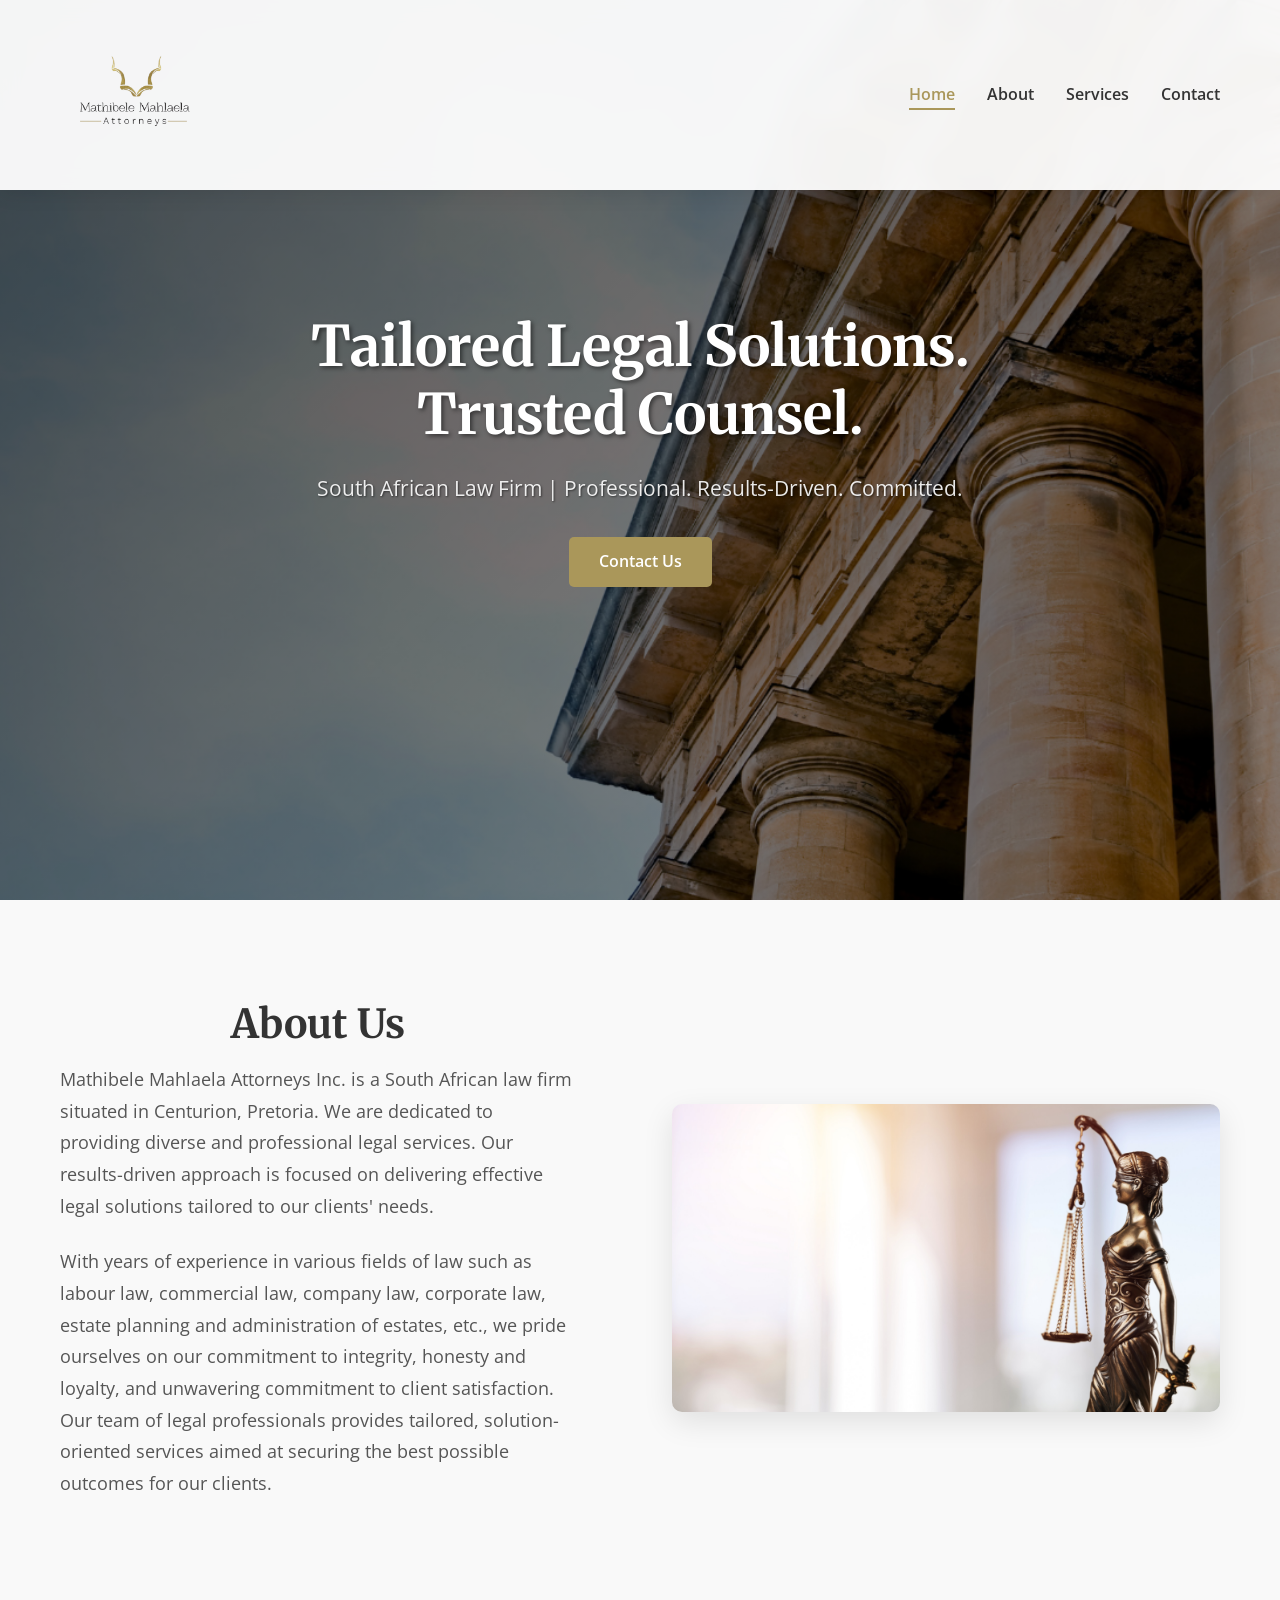
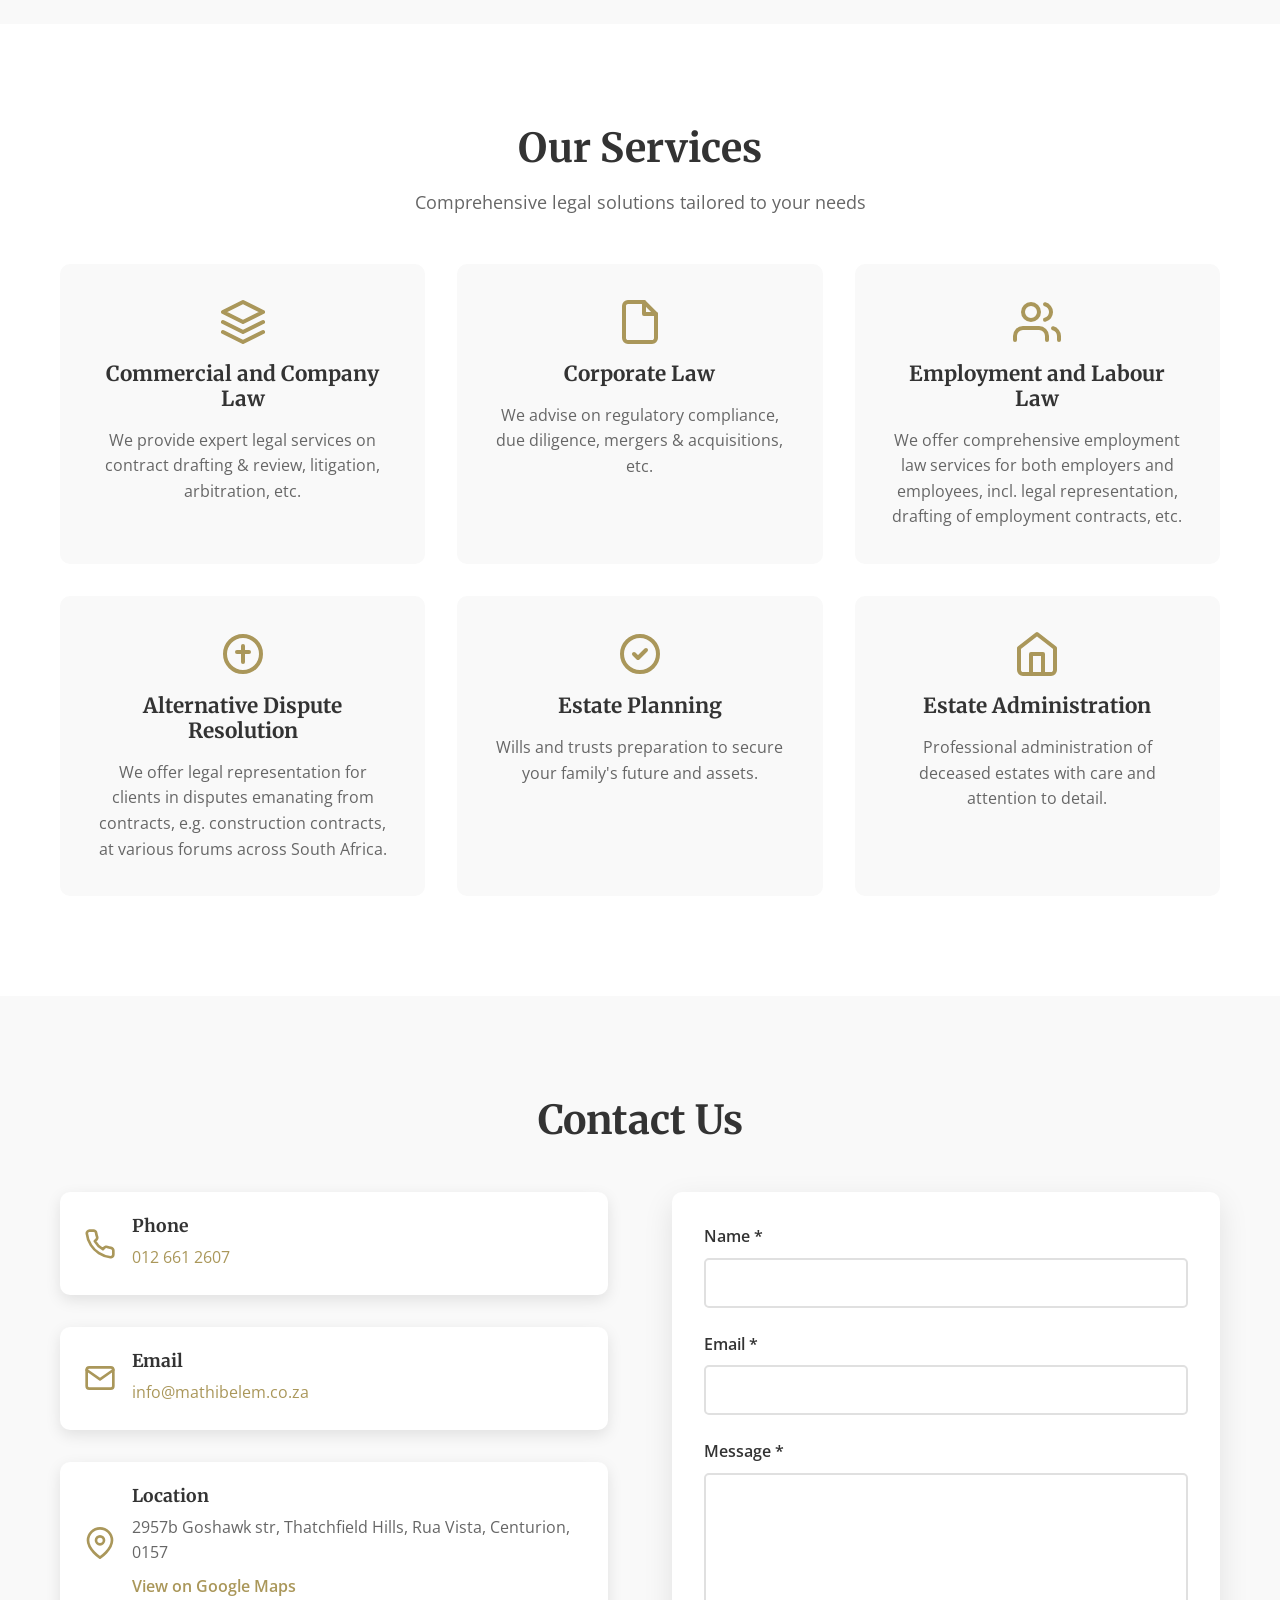
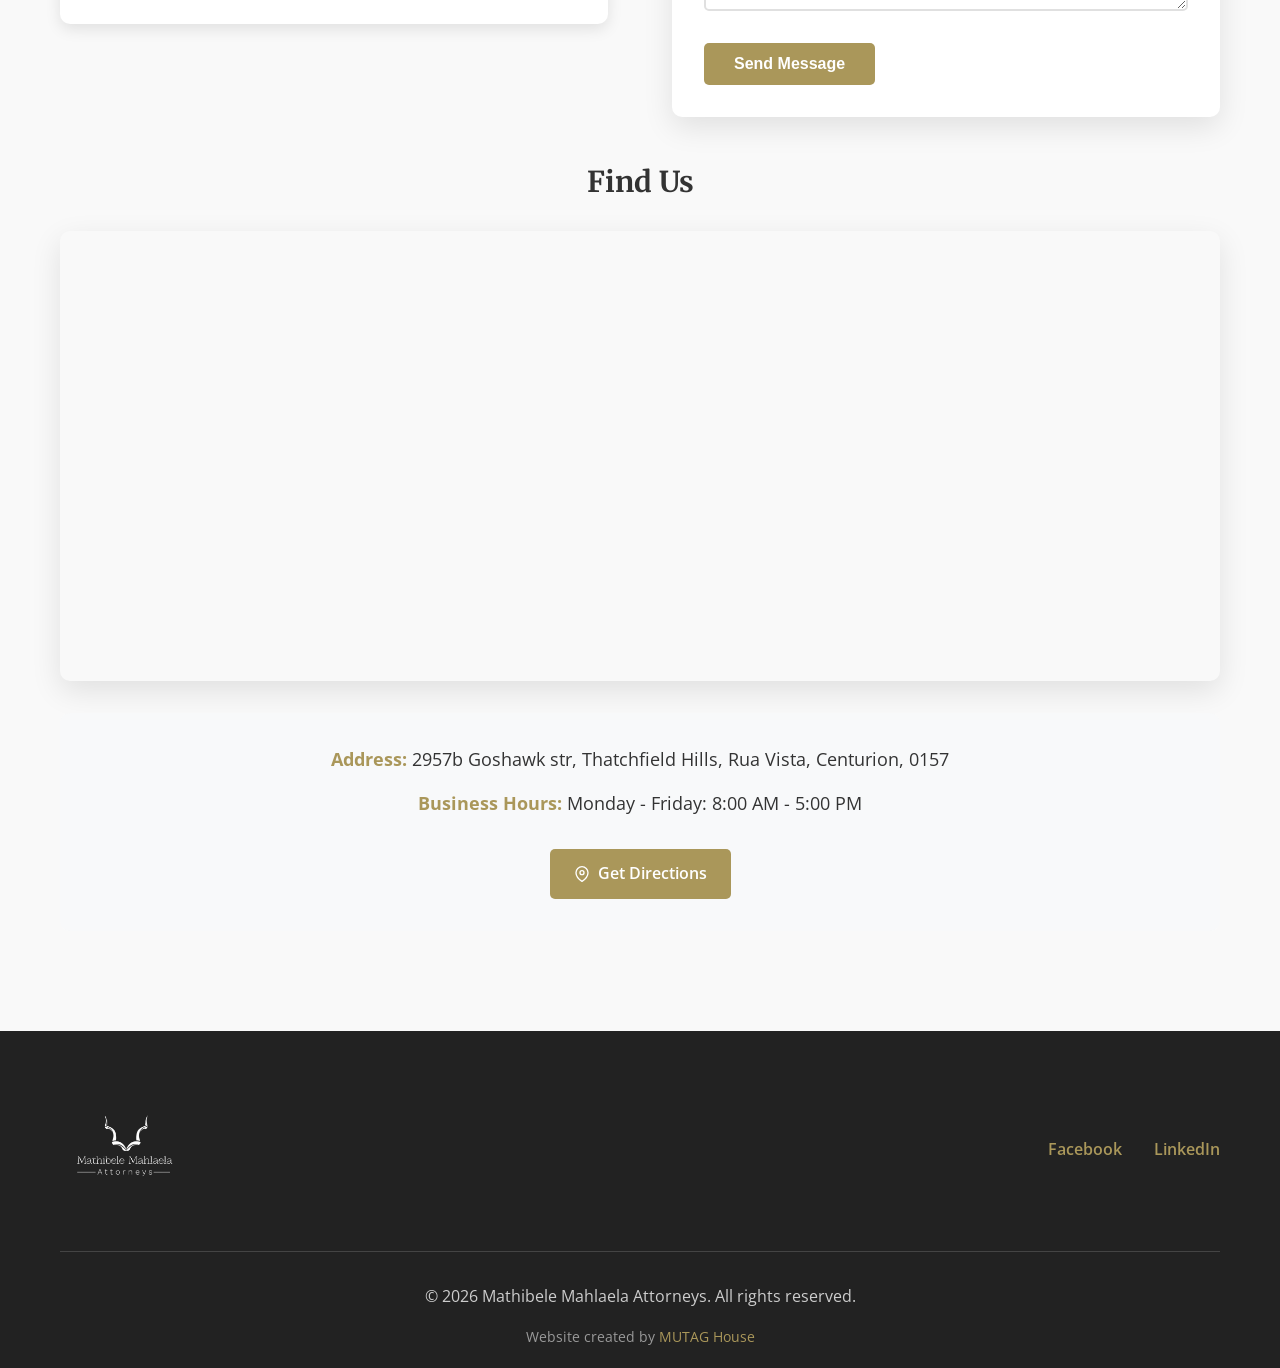
==== index.html @ 5bccf42a "Update website content" ====
<!DOCTYPE html>
<html lang="en">
<head>
    <meta charset="UTF-8">
    <meta name="viewport" content="width=device-width, initial-scale=1.0">
    <meta name="description" content="Mathibele Mahlaela Attorneys - Professional South African law firm providing diverse legal services including commercial law, employment law, and estate planning.">
    <meta name="keywords" content="South African law firm, commercial law, employment law, estate planning, legal services">
    <meta name="author" content="Mathibele Mahlaela Attorneys">
    <title>Mathibele Mahlaela Attorneys - Professional Legal Services</title>
    <!-- Favicon -->
    <link rel="apple-touch-icon" sizes="180x180" href="favicon_io/apple-touch-icon.png">
    <link rel="icon" type="image/png" sizes="32x32" href="favicon_io/favicon-32x32.png">
    <link rel="icon" type="image/png" sizes="16x16" href="favicon_io/favicon-16x16.png">
    <link rel="manifest" href="favicon_io/site.webmanifest">
    <link rel="shortcut icon" href="favicon_io/favicon.ico">
    <link rel="preconnect" href="https://fonts.googleapis.com">
    <link rel="preconnect" href="https://fonts.gstatic.com" crossorigin>
    <link href="https://fonts.googleapis.com/css2?family=Merriweather:wght@300;400;700&family=Open+Sans:wght@300;400;600;700&display=swap" rel="stylesheet">
    <link rel="stylesheet" href="styles.css">
    
    <!-- Structured Data for SEO -->
    <script type="application/ld+json">
    {
        "@context": "https://schema.org",
        "@type": "LegalService",
        "name": "Mathibele Mahlaela Attorneys",
        "description": "Professional South African law firm providing diverse legal services including commercial law, employment law, and estate planning.",
        "url": "https://mathibelemahlaela.co.za",
        "telephone": "+27126612607",
        "email": "info@mathibelem.co.za",
        "address": {
            "@type": "PostalAddress",
            "streetAddress": "2957b Goshawk str, Thatchfield Hills, Rua Vista",
            "addressLocality": "Centurion",
            "addressCountry": "ZA",
            "addressRegion": "Gauteng",
            "postalCode": "0157"
        },
        "geo": {
            "@type": "GeoCoordinates",
            "latitude": -25.8589,
            "longitude": 28.1854
        },
        "openingHours": "Mo-Fr 08:00-17:00",
        "priceRange": "$$",
        "areaServed": "South Africa",
        "serviceType": [
            "Commercial Law",
            "Employment Law", 
            "Estate Planning",
            "Contract Law",
            "Alternative Dispute Resolution"
        ],
        "sameAs": [
            "https://www.facebook.com/p/Mathibele-Mahlaela-Attorneys-61572920746802/",
            "https://www.linkedin.com/company/mathibele-mahlaela-attorneys/posts/?feedView=all"
        ]
    }
    </script>
</head>
<body>
    <!-- Header -->
    <header class="header">
        <div class="container">
            <div class="header-content">
                <div class="logo">
                    <img src="attorneys-logo-no-bg.png" alt="Mathibele Mahlaela Attorneys Logo">
                </div>
                <nav class="nav">
                    <ul class="nav-list">
                        <li><a href="#home" class="nav-link">Home</a></li>
                        <li><a href="#about" class="nav-link">About</a></li>
                        <li><a href="#services" class="nav-link">Services</a></li>
                        <li><a href="#contact" class="nav-link">Contact</a></li>
                    </ul>
                </nav>
                <div class="mobile-menu-toggle">
                    <span></span>
                    <span></span>
                    <span></span>
                </div>
            </div>
        </div>
    </header>

    <!-- Hero Section -->
    <section id="home" class="hero">
        <div class="hero-background">
            <img src="assets/court-pillars.png" alt="Court pillars background">
        </div>
        <div class="container">
            <div class="hero-content">
                <h1 class="hero-title">Tailored Legal Solutions. Trusted Counsel.</h1>
                <p class="hero-subtitle">South African Law Firm | Professional. Results-Driven. Committed.</p>
                <a href="#contact" class="btn btn-primary">Contact Us</a>
            </div>
        </div>
    </section>

    <!-- About Section -->
    <section id="about" class="about">
        <div class="container">
            <div class="about-content">
                <div class="about-text">
                    <h2 class="section-title">About Us</h2>
                    <p class="about-description">
                        Mathibele Mahlaela Attorneys Inc. is a South African law firm situated in Centurion, Pretoria. We are dedicated to providing diverse and professional legal services. Our results-driven approach is focused on delivering effective legal solutions tailored to our clients' needs.
                    </p>
                    <p class="about-description">
                        With years of experience in various fields of law such as labour law, commercial law, company law, corporate law, estate planning and administration of estates, etc., we pride ourselves on our commitment to integrity, honesty and loyalty, and unwavering commitment to client satisfaction. Our team of legal professionals provides tailored, solution-oriented services aimed at securing the best possible outcomes for our clients.
                    </p>
                </div>
                <div class="about-image">
                    <img src="assets/law-woman.png" alt="Professional lawyer">
                </div>
            </div>
        </div>
    </section>

    <!-- Services Section -->
    <section id="services" class="services">
        <div class="container">
            <h2 class="section-title">Our Services</h2>
            <p class="section-subtitle">Comprehensive legal solutions tailored to your needs</p>
            <div class="services-grid">
                <div class="service-card">
                    <div class="service-icon">
                        <svg width="48" height="48" viewBox="0 0 24 24" fill="none" xmlns="http://www.w3.org/2000/svg">
                            <path d="M12 2L2 7L12 12L22 7L12 2Z" stroke="#aa975a" stroke-width="2" stroke-linecap="round" stroke-linejoin="round"/>
                            <path d="M2 17L12 22L22 17" stroke="#aa975a" stroke-width="2" stroke-linecap="round" stroke-linejoin="round"/>
                            <path d="M2 12L12 17L22 12" stroke="#aa975a" stroke-width="2" stroke-linecap="round" stroke-linejoin="round"/>
                        </svg>
                    </div>
                    <h3>Commercial and Company Law</h3>
                    <p>We provide expert legal services on contract drafting &amp; review, litigation, arbitration, etc.</p>
                </div>
                <div class="service-card">
                    <div class="service-icon">
                        <svg width="48" height="48" viewBox="0 0 24 24" fill="none" xmlns="http://www.w3.org/2000/svg">
                            <path d="M14 2H6C5.46957 2 4.96086 2.21071 4.58579 2.58579C4.21071 2.96086 4 3.46957 4 4V20C4 20.5304 4.21071 21.0391 4.58579 21.4142C4.96086 21.7893 5.46957 22 6 22H18C18.5304 22 19.0391 21.7893 19.4142 21.4142C19.7893 21.0391 20 20.5304 20 20V8L14 2Z" stroke="#aa975a" stroke-width="2" stroke-linecap="round" stroke-linejoin="round"/>
                            <path d="M14 2V8H20" stroke="#aa975a" stroke-width="2" stroke-linecap="round" stroke-linejoin="round"/>
                        </svg>
                    </div>
                    <h3>Corporate Law</h3>
                    <p>We advise on regulatory compliance, due diligence, mergers &amp; acquisitions, etc.</p>
                </div>
                <div class="service-card">
                    <div class="service-icon">
                        <svg width="48" height="48" viewBox="0 0 24 24" fill="none" xmlns="http://www.w3.org/2000/svg">
                            <path d="M17 21V19C17 17.9391 16.5786 16.9217 15.8284 16.1716C15.0783 15.4214 14.0609 15 13 15H5C3.93913 15 2.92172 15.4214 2.17157 16.1716C1.42143 16.9217 1 17.9391 1 19V21" stroke="#aa975a" stroke-width="2" stroke-linecap="round" stroke-linejoin="round"/>
                            <circle cx="9" cy="7" r="4" stroke="#aa975a" stroke-width="2"/>
                            <path d="M23 21V19C22.9993 18.1137 22.7044 17.2528 22.1614 16.5523C21.6184 15.8519 20.8581 15.3516 20 15.13" stroke="#aa975a" stroke-width="2" stroke-linecap="round" stroke-linejoin="round"/>
                            <path d="M16 3.13C16.8604 3.35031 17.623 3.85071 18.1676 4.55232C18.7122 5.25392 19.0078 6.11683 19.0078 7.005C19.0078 7.89317 18.7122 8.75608 18.1676 9.45768C17.623 10.1593 16.8604 10.6597 16 10.88" stroke="#aa975a" stroke-width="2" stroke-linecap="round" stroke-linejoin="round"/>
                        </svg>
                    </div>
                    <h3>Employment and Labour Law</h3>
                    <p>We offer comprehensive employment law services for both employers and employees, incl. legal representation, drafting of employment contracts, etc.</p>
                </div>
                <div class="service-card">
                    <div class="service-icon">
                        <svg width="48" height="48" viewBox="0 0 24 24" fill="none" xmlns="http://www.w3.org/2000/svg">
                            <path d="M9 11H15" stroke="#aa975a" stroke-width="2" stroke-linecap="round" stroke-linejoin="round"/>
                            <path d="M12 8V16" stroke="#aa975a" stroke-width="2" stroke-linecap="round" stroke-linejoin="round"/>
                            <path d="M21 12C21 16.9706 16.9706 21 12 21C7.02944 21 3 16.9706 3 12C3 7.02944 7.02944 3 12 3C16.9706 3 21 7.02944 21 12Z" stroke="#aa975a" stroke-width="2"/>
                        </svg>
                    </div>
                    <h3>Alternative Dispute Resolution</h3>
                    <p>We offer legal representation for clients in disputes emanating from contracts, e.g. construction contracts, at various forums across South Africa.</p>
                </div>
                <div class="service-card">
                    <div class="service-icon">
                        <svg width="48" height="48" viewBox="0 0 24 24" fill="none" xmlns="http://www.w3.org/2000/svg">
                            <path d="M9 12L11 14L15 10" stroke="#aa975a" stroke-width="2" stroke-linecap="round" stroke-linejoin="round"/>
                            <path d="M21 12C21 16.9706 16.9706 21 12 21C7.02944 21 3 16.9706 3 12C3 7.02944 7.02944 3 12 3C16.9706 3 21 7.02944 21 12Z" stroke="#aa975a" stroke-width="2"/>
                        </svg>
                    </div>
                    <h3>Estate Planning</h3>
                    <p>Wills and trusts preparation to secure your family's future and assets.</p>
                </div>
                <div class="service-card">
                    <div class="service-icon">
                        <svg width="48" height="48" viewBox="0 0 24 24" fill="none" xmlns="http://www.w3.org/2000/svg">
                            <path d="M3 9L12 2L21 9V20C21 20.5304 20.7893 21.0391 20.4142 21.4142C20.0391 21.7893 19.5304 22 19 22H5C4.46957 22 3.96086 21.7893 3.58579 21.4142C3.21071 21.0391 3 20.5304 3 20V9Z" stroke="#aa975a" stroke-width="2" stroke-linecap="round" stroke-linejoin="round"/>
                            <path d="M9 22V12H15V22" stroke="#aa975a" stroke-width="2" stroke-linecap="round" stroke-linejoin="round"/>
                        </svg>
                    </div>
                    <h3>Estate Administration</h3>
                    <p>Professional administration of deceased estates with care and attention to detail.</p>
                </div>
            </div>
        </div>
    </section>

    <!-- Contact Section -->
    <section id="contact" class="contact">
        <div class="container">
            <h2 class="section-title">Contact Us</h2>
            <div class="contact-content">
                <div class="contact-info">
                    <div class="contact-item">
                        <div class="contact-icon">
                            <svg width="32" height="32" viewBox="0 0 24 24" fill="none" xmlns="http://www.w3.org/2000/svg">
                                <path d="M22 16.92V19.92C22.0011 20.1985 21.9441 20.4742 21.8325 20.7294C21.7209 20.9846 21.5573 21.2136 21.3521 21.4019C21.1469 21.5902 20.9046 21.7335 20.6407 21.8227C20.3769 21.9119 20.0973 21.9454 19.82 21.92C16.7428 21.5856 13.787 20.5341 11.19 18.85C8.77382 17.3146 6.72533 15.2661 5.18999 12.85C3.49997 10.2412 2.44824 7.27099 2.11999 4.18C2.09499 3.90347 2.12787 3.62476 2.21649 3.36162C2.30512 3.09849 2.44756 2.85669 2.63491 2.65189C2.82226 2.44708 3.05019 2.28367 3.30433 2.17189C3.55847 2.06011 3.83321 2.00277 4.10999 2.003H7.10999C7.59522 1.99522 8.06573 2.16708 8.43376 2.48353C8.80178 2.79999 9.04201 3.23945 9.10999 3.72C9.23662 4.68007 9.47144 5.62273 9.80999 6.53C9.94454 6.88792 9.97351 7.27675 9.89381 7.64952C9.81412 8.02229 9.62891 8.36326 9.35999 8.63L8.08999 9.9C9.51364 12.4136 11.5864 14.4864 14.1 15.91L15.37 14.64C15.6367 14.3711 15.9777 14.1859 16.3505 14.1062C16.7233 14.0265 17.1121 14.0555 17.47 14.19C18.3773 14.5286 19.3199 14.7634 20.28 14.89C20.7658 14.9585 21.2094 15.2032 21.5265 15.5775C21.8437 15.9518 22.0122 16.4296 22 16.92Z" stroke="#aa975a" stroke-width="2" stroke-linecap="round" stroke-linejoin="round"/>
                            </svg>
                        </div>
                        <div>
                            <h3>Phone</h3>
                            <p><a href="tel:0126612607">012 661 2607</a></p>
                        </div>
                    </div>
                    <div class="contact-item">
                        <div class="contact-icon">
                            <svg width="32" height="32" viewBox="0 0 24 24" fill="none" xmlns="http://www.w3.org/2000/svg">
                                <path d="M4 4H20C21.1 4 22 4.9 22 6V18C22 19.1 21.1 20 20 20H4C2.9 20 2 19.1 2 18V6C2 4.9 2.9 4 4 4Z" stroke="#aa975a" stroke-width="2" stroke-linecap="round" stroke-linejoin="round"/>
                                <path d="M22 6L12 13L2 6" stroke="#aa975a" stroke-width="2" stroke-linecap="round" stroke-linejoin="round"/>
                            </svg>
                        </div>
                        <div>
                            <h3>Email</h3>
                            <p><a href="mailto:info@mathibelem.co.za">info@mathibelem.co.za</a></p>
                        </div>
                    </div>
                    <div class="contact-item">
                        <div class="contact-icon">
                            <svg width="32" height="32" viewBox="0 0 24 24" fill="none" xmlns="http://www.w3.org/2000/svg">
                                <path d="M21 10C21 17 12 23 12 23S3 17 3 10C3 7.61305 3.94821 5.32387 5.63604 3.63604C7.32387 1.94821 9.61305 1 12 1C14.3869 1 16.6761 1.94821 18.364 3.63604C20.0518 5.32387 21 7.61305 21 10Z" stroke="#aa975a" stroke-width="2" stroke-linecap="round" stroke-linejoin="round"/>
                                <circle cx="12" cy="10" r="3" stroke="#aa975a" stroke-width="2"/>
                            </svg>
                        </div>
                        <div>
                            <h3>Location</h3>
                            <p>2957b Goshawk str, Thatchfield Hills, Rua Vista, Centurion, 0157</p>
                            <a href="https://www.google.com/maps/place/Mathibele+Mahlaela+Attorneys/data=!4m2!3m1!1s0x0:0xe70930fd07077dd?sa=X&ved=1t:2428&ictx=111" target="_blank" rel="noopener noreferrer" class="map-link">View on Google Maps</a>
                        </div>
                    </div>
                </div>
                <div class="contact-form">
                    <form id="contactForm">
                        <div class="form-group">
                            <label for="name">Name *</label>
                            <input type="text" id="name" name="name" required>
                        </div>
                        <div class="form-group">
                            <label for="email">Email *</label>
                            <input type="email" id="email" name="email" required>
                        </div>
                        <div class="form-group">
                            <label for="message">Message *</label>
                            <textarea id="message" name="message" rows="5" required></textarea>
                        </div>
                        <button type="submit" class="btn btn-primary">Send Message</button>
                    </form>
                </div>
            </div>
            
            <!-- Map Section -->
            <div class="map-section">
                <h3 class="map-title">Find Us</h3>
                <div class="map-container">
                    <iframe 
                        src="https://www.google.com/maps/embed?pb=!1m18!1m12!1m3!1d3580.1234567890123!2d28.1854!3d-25.8589!2m3!1f0!2f0!3f0!3m2!1i1024!2i768!4f13.1!3m3!1m2!1s0x0%3A0xe70930fd07077dd!2sMathibele+Mahlaela+Attorneys!5e0!3m2!1sen!2sza!4v1234567890123"
                        width="100%" 
                        height="450" 
                        style="border:0;" 
                        allowfullscreen="" 
                        loading="lazy" 
                        referrerpolicy="no-referrer-when-downgrade"
                        title="Mathibele Mahlaela Attorneys Location"
                        aria-label="Interactive map showing the location of Mathibele Mahlaela Attorneys in Centurion, South Africa">
                    </iframe>
                </div>
                <div class="map-info">
                    <p><strong>Address:</strong> 2957b Goshawk str, Thatchfield Hills, Rua Vista, Centurion, 0157</p>
                    <p><strong>Business Hours:</strong> Monday - Friday: 8:00 AM - 5:00 PM</p>
                    <a href="https://www.google.com/maps/place/Mathibele+Mahlaela+Attorneys/data=!4m2!3m1!1s0x0:0xe70930fd07077dd?sa=X&ved=1t:2428&ictx=111" target="_blank" rel="noopener noreferrer" class="btn btn-primary map-btn">
                        <svg width="16" height="16" viewBox="0 0 24 24" fill="none" xmlns="http://www.w3.org/2000/svg" style="margin-right: 8px;">
                            <path d="M21 10C21 17 12 23 12 23S3 17 3 10C3 7.61305 3.94821 5.32387 5.63604 3.63604C7.32387 1.94821 9.61305 1 12 1C14.3869 1 16.6761 1.94821 18.364 3.63604C20.0518 5.32387 21 7.61305 21 10Z" stroke="currentColor" stroke-width="2" stroke-linecap="round" stroke-linejoin="round"/>
                            <circle cx="12" cy="10" r="3" stroke="currentColor" stroke-width="2"/>
                        </svg>
                        Get Directions
                    </a>
                </div>
            </div>
        </div>
    </section>

    <!-- Footer -->
    <footer class="footer">
        <div class="container">
            <div class="footer-content">
                <div class="footer-logo">
                    <img src="attorneys-logo-no-bg.png" alt="Mathibele Mahlaela Attorneys Logo">
                </div>
                <div class="footer-links">
                    <a href="https://www.facebook.com/p/Mathibele-Mahlaela-Attorneys-61572920746802/" target="_blank" rel="noopener noreferrer" class="social-link">
                        <span>Facebook</span>
                    </a>
                    <a href="https://www.linkedin.com/company/mathibele-mahlaela-attorneys/posts/?feedView=all" target="_blank" rel="noopener noreferrer" class="social-link">
                        <span>LinkedIn</span>
                    </a>
                </div>
            </div>
            <div class="footer-bottom">
                <p>&copy; <span id="currentYear"></span> Mathibele Mahlaela Attorneys. All rights reserved.</p>
                <p class="website-credit">Website created by <a href="https://www.mutag.co.za" target="_blank" rel="noopener noreferrer">MUTAG House</a></p>
            </div>
        </div>
    </footer>

    <script src="script.js"></script>
</body>
</html>
---- styles.css ----
/* Reset and Base Styles */
* {
    margin: 0;
    padding: 0;
    box-sizing: border-box;
}

html {
    scroll-behavior: smooth;
}

body {
    font-family: 'Open Sans', sans-serif;
    line-height: 1.6;
    color: #333;
    background-color: #fff;
}

.container {
    max-width: 1200px;
    margin: 0 auto;
    padding: 0 20px;
}

/* Typography */
h1, h2, h3, h4, h5, h6 {
    font-family: 'Merriweather', serif;
    font-weight: 700;
    line-height: 1.2;
    margin-bottom: 1rem;
}

.section-title {
    font-size: 2.5rem;
    color: #333;
    text-align: center;
    margin-bottom: 1rem;
}

.section-subtitle {
    text-align: center;
    color: #666;
    font-size: 1.1rem;
    margin-bottom: 3rem;
}

/* Buttons */
.btn {
    display: inline-block;
    padding: 12px 30px;
    text-decoration: none;
    border-radius: 5px;
    font-weight: 600;
    text-align: center;
    transition: all 0.3s ease;
    border: none;
    cursor: pointer;
    font-size: 1rem;
}

.btn-primary {
    background-color: #aa975a;
    color: white;
}

.btn-primary:hover {
    background-color: #8a7a4a;
    transform: translateY(-2px);
    box-shadow: 0 4px 12px rgba(170, 151, 90, 0.3);
}

/* Header */
.header {
    position: fixed;
    top: 0;
    left: 0;
    right: 0;
    background-color: rgba(255, 255, 255, 0.95);
    backdrop-filter: blur(10px);
    z-index: 1000;
    transition: all 0.3s ease;
    box-shadow: 0 2px 20px rgba(0, 0, 0, 0.1);
}

.header.scrolled {
    background-color: rgba(255, 255, 255, 0.98);
    box-shadow: 0 2px 30px rgba(0, 0, 0, 0.15);
}

.header-content {
    display: flex;
    justify-content: space-between;
    align-items: center;
    padding: 1rem 0;
}

.logo img {
    height: 150px;
    width: auto;
}

.nav-list {
    display: flex;
    list-style: none;
    gap: 2rem;
}

.nav-link {
    text-decoration: none;
    color: #333;
    font-weight: 600;
    transition: color 0.3s ease;
    position: relative;
}

.nav-link:hover {
    color: #aa975a;
}

.nav-link::after {
    content: '';
    position: absolute;
    bottom: -5px;
    left: 0;
    width: 0;
    height: 2px;
    background-color: #aa975a;
    transition: width 0.3s ease;
}

.nav-link:hover::after {
    width: 100%;
}

.mobile-menu-toggle {
    display: none;
    flex-direction: column;
    cursor: pointer;
    gap: 4px;
}

.mobile-menu-toggle span {
    width: 25px;
    height: 3px;
    background-color: #333;
    transition: all 0.3s ease;
}

/* Hero Section */
.hero {
    position: relative;
    height: 100vh;
    display: flex;
    align-items: center;
    justify-content: center;
    text-align: center;
    color: white;
    overflow: hidden;
}

.hero-background {
    position: absolute;
    top: 0;
    left: 0;
    width: 100%;
    height: 100%;
    z-index: -2;
}

.hero-background img {
    width: 100%;
    height: 100%;
    object-fit: cover;
}

.hero::before {
    content: '';
    position: absolute;
    top: 0;
    left: 0;
    width: 100%;
    height: 100%;
    background: linear-gradient(135deg, rgba(0, 0, 0, 0.7) 0%, rgba(0, 0, 0, 0.4) 100%);
    z-index: -1;
}

.hero-content {
    max-width: 800px;
    padding: 0 20px;
}

.hero-title {
    font-size: 3.5rem;
    margin-bottom: 1.5rem;
    color: white;
    text-shadow: 2px 2px 4px rgba(0, 0, 0, 0.5);
}

.hero-subtitle {
    font-size: 1.3rem;
    margin-bottom: 2rem;
    color: rgba(255, 255, 255, 0.9);
    text-shadow: 1px 1px 2px rgba(0, 0, 0, 0.5);
}

/* About Section */
.about {
    padding: 100px 0;
    background-color: #f9f9f9;
}

.about-content {
    display: grid;
    grid-template-columns: 1fr 1fr;
    gap: 4rem;
    align-items: center;
}

.about-text {
    padding-right: 2rem;
}

.about-description {
    font-size: 1.1rem;
    color: #555;
    margin-bottom: 1.5rem;
    line-height: 1.8;
}

.about-image img {
    width: 100%;
    height: auto;
    border-radius: 10px;
    box-shadow: 0 10px 30px rgba(0, 0, 0, 0.1);
}

/* Services Section */
.services {
    padding: 100px 0;
    background-color: white;
}

.services-grid {
    display: grid;
    grid-template-columns: repeat(auto-fit, minmax(350px, 1fr));
    gap: 2rem;
    margin-top: 3rem;
}

.service-card {
    background-color: #f9f9f9;
    padding: 2rem;
    border-radius: 10px;
    text-align: center;
    transition: all 0.3s ease;
    border: 2px solid transparent;
}

.service-card:hover {
    transform: translateY(-5px);
    box-shadow: 0 15px 35px rgba(0, 0, 0, 0.1);
    border-color: #aa975a;
}

.service-icon {
    margin-bottom: 1rem;
    display: flex;
    justify-content: center;
    align-items: center;
}

.service-icon svg {
    width: 48px;
    height: 48px;
}

.service-card h3 {
    color: #333;
    margin-bottom: 1rem;
    font-size: 1.3rem;
}

.service-card p {
    color: #666;
    line-height: 1.6;
}

/* Contact Section */
.contact {
    padding: 100px 0;
    background-color: #f9f9f9;
}

.contact-content {
    display: grid;
    grid-template-columns: 1fr 1fr;
    gap: 4rem;
    margin-top: 3rem;
}

.contact-info {
    display: flex;
    flex-direction: column;
    gap: 2rem;
}

.contact-item {
    display: flex;
    align-items: center;
    gap: 1rem;
    padding: 1.5rem;
    background-color: white;
    border-radius: 10px;
    box-shadow: 0 5px 15px rgba(0, 0, 0, 0.1);
}

.contact-icon {
    display: flex;
    justify-content: center;
    align-items: center;
    color: #aa975a;
}

.contact-icon svg {
    width: 32px;
    height: 32px;
}

.contact-item h3 {
    color: #333;
    margin-bottom: 0.5rem;
    font-size: 1.1rem;
}

.contact-item p {
    color: #666;
    margin: 0;
}

.contact-item a {
    color: #aa975a;
    text-decoration: none;
    transition: color 0.3s ease;
}

.contact-item a:hover {
    color: #8a7a4a;
}

.map-link {
    display: inline-block;
    color: #aa975a;
    text-decoration: none;
    font-weight: 600;
    margin-top: 0.5rem;
    transition: color 0.3s ease;
}

.map-link:hover {
    color: #8a7a4a;
    text-decoration: underline;
}

/* Contact Form */
.contact-form {
    background-color: white;
    padding: 2rem;
    border-radius: 10px;
    box-shadow: 0 10px 30px rgba(0, 0, 0, 0.1);
}

.form-group {
    margin-bottom: 1.5rem;
}

.form-group label {
    display: block;
    margin-bottom: 0.5rem;
    font-weight: 600;
    color: #333;
}

.form-group input,
.form-group textarea {
    width: 100%;
    padding: 12px;
    border: 2px solid #e0e0e0;
    border-radius: 5px;
    font-size: 1rem;
    transition: border-color 0.3s ease;
    font-family: inherit;
}

.form-group input:focus,
.form-group textarea:focus {
    outline: none;
    border-color: #aa975a;
}

.form-group textarea {
    resize: vertical;
    min-height: 120px;
}

/* Map Section */
.map-section {
    margin-top: 3rem;
    text-align: center;
}

.map-title {
    font-size: 1.8rem;
    color: #333;
    margin-bottom: 2rem;
    font-family: 'Merriweather', serif;
}

.map-container {
    margin-bottom: 2rem;
    border-radius: 10px;
    overflow: hidden;
    box-shadow: 0 10px 30px rgba(0, 0, 0, 0.1);
}

.map-container iframe {
    display: block;
    width: 100%;
    height: 450px;
    border: none;
}

.map-info {
    background-color: #f8f9fa;
    padding: 2rem;
    border-radius: 10px;
    margin-top: 1rem;
}

.map-info p {
    margin-bottom: 1rem;
    color: #333;
    font-size: 1.1rem;
}

.map-info strong {
    color: #aa975a;
}

.map-btn {
    display: inline-flex;
    align-items: center;
    margin-top: 1rem;
    padding: 12px 24px;
    font-size: 1rem;
    font-weight: 600;
}

.map-btn svg {
    margin-right: 8px;
}

/* Footer */
.footer {
    background-color: #222;
    color: white;
    padding: 50px 0 20px;
}

.footer-content {
    display: flex;
    justify-content: space-between;
    align-items: center;
    margin-bottom: 2rem;
}

.footer-logo img {
    height: 130px;
    width: auto;
    filter: brightness(0) invert(1);
}

.footer-links {
    display: flex;
    gap: 2rem;
}

.social-link {
    color: #aa975a;
    text-decoration: none;
    font-weight: 600;
    transition: color 0.3s ease;
}

.social-link:hover {
    color: white;
}

.footer-bottom {
    text-align: center;
    padding-top: 2rem;
    border-top: 1px solid #444;
    color: #ccc;
}

.website-credit {
    margin-top: 1rem;
    font-size: 0.9rem;
    color: #999;
}

.website-credit a {
    color: #aa975a;
    text-decoration: none;
    transition: color 0.3s ease;
}

.website-credit a:hover {
    color: white;
}

/* Responsive Design */
@media (max-width: 768px) {
    .container {
        padding: 0 15px;
    }

    .nav-list {
        display: none;
    }

    .mobile-menu-toggle {
        display: flex;
    }

    .hero-title {
        font-size: 2.5rem;
    }

    .hero-subtitle {
        font-size: 1.1rem;
    }

    .about-content {
        grid-template-columns: 1fr;
        gap: 2rem;
    }

    .about-text {
        padding-right: 0;
    }

    .services-grid {
        grid-template-columns: 1fr;
    }

    .contact-content {
        grid-template-columns: 1fr;
        gap: 2rem;
    }

    .map-container iframe {
        height: 350px;
    }

    .map-info {
        padding: 1.5rem;
    }

    .footer-content {
        flex-direction: column;
        gap: 1rem;
        text-align: center;
    }

    .footer-links {
        justify-content: center;
    }
}

@media (max-width: 480px) {
    .hero-title {
        font-size: 2rem;
    }

    .section-title {
        font-size: 2rem;
    }

    .service-card {
        padding: 1.5rem;
    }

    .map-container iframe {
        height: 300px;
    }

    .map-info {
        padding: 1rem;
    }

    .map-info p {
        font-size: 1rem;
    }

    .contact-item {
        flex-direction: column;
        text-align: center;
    }
}

/* Animations */
@keyframes fadeInUp {
    from {
        opacity: 0;
        transform: translateY(30px);
    }
    to {
        opacity: 1;
        transform: translateY(0);
    }
}

.fade-in-up {
    animation: fadeInUp 0.6s ease-out;
}

/* Smooth transitions for all interactive elements */
a, button, .service-card, .contact-item {
    transition: all 0.3s ease;
}

/* Loading animation for form submission */
.btn.loading {
    position: relative;
    color: transparent;
}

.btn.loading::after {
    content: '';
    position: absolute;
    top: 50%;
    left: 50%;
    width: 20px;
    height: 20px;
    margin: -10px 0 0 -10px;
    border: 2px solid transparent;
    border-top: 2px solid white;
    border-radius: 50%;
    animation: spin 1s linear infinite;
}

@keyframes spin {
    0% { transform: rotate(0deg); }
    100% { transform: rotate(360deg); }
}
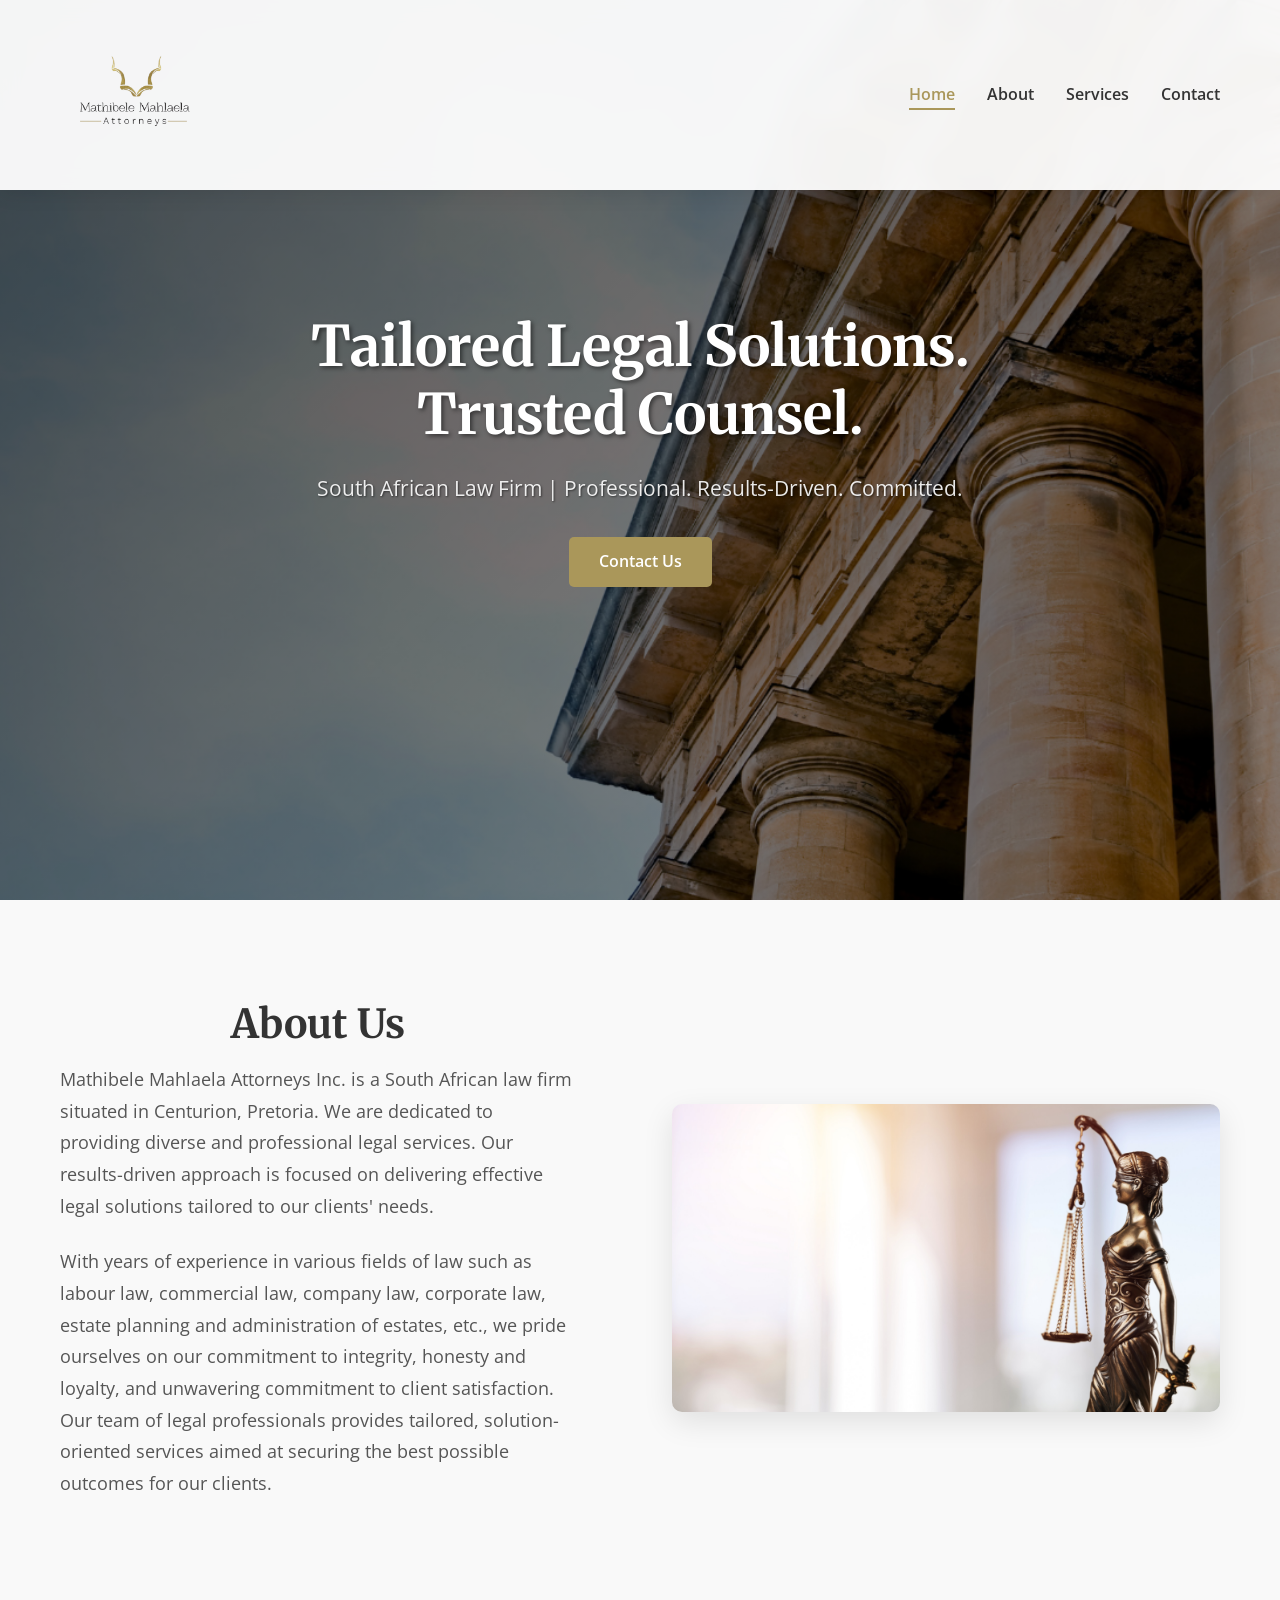
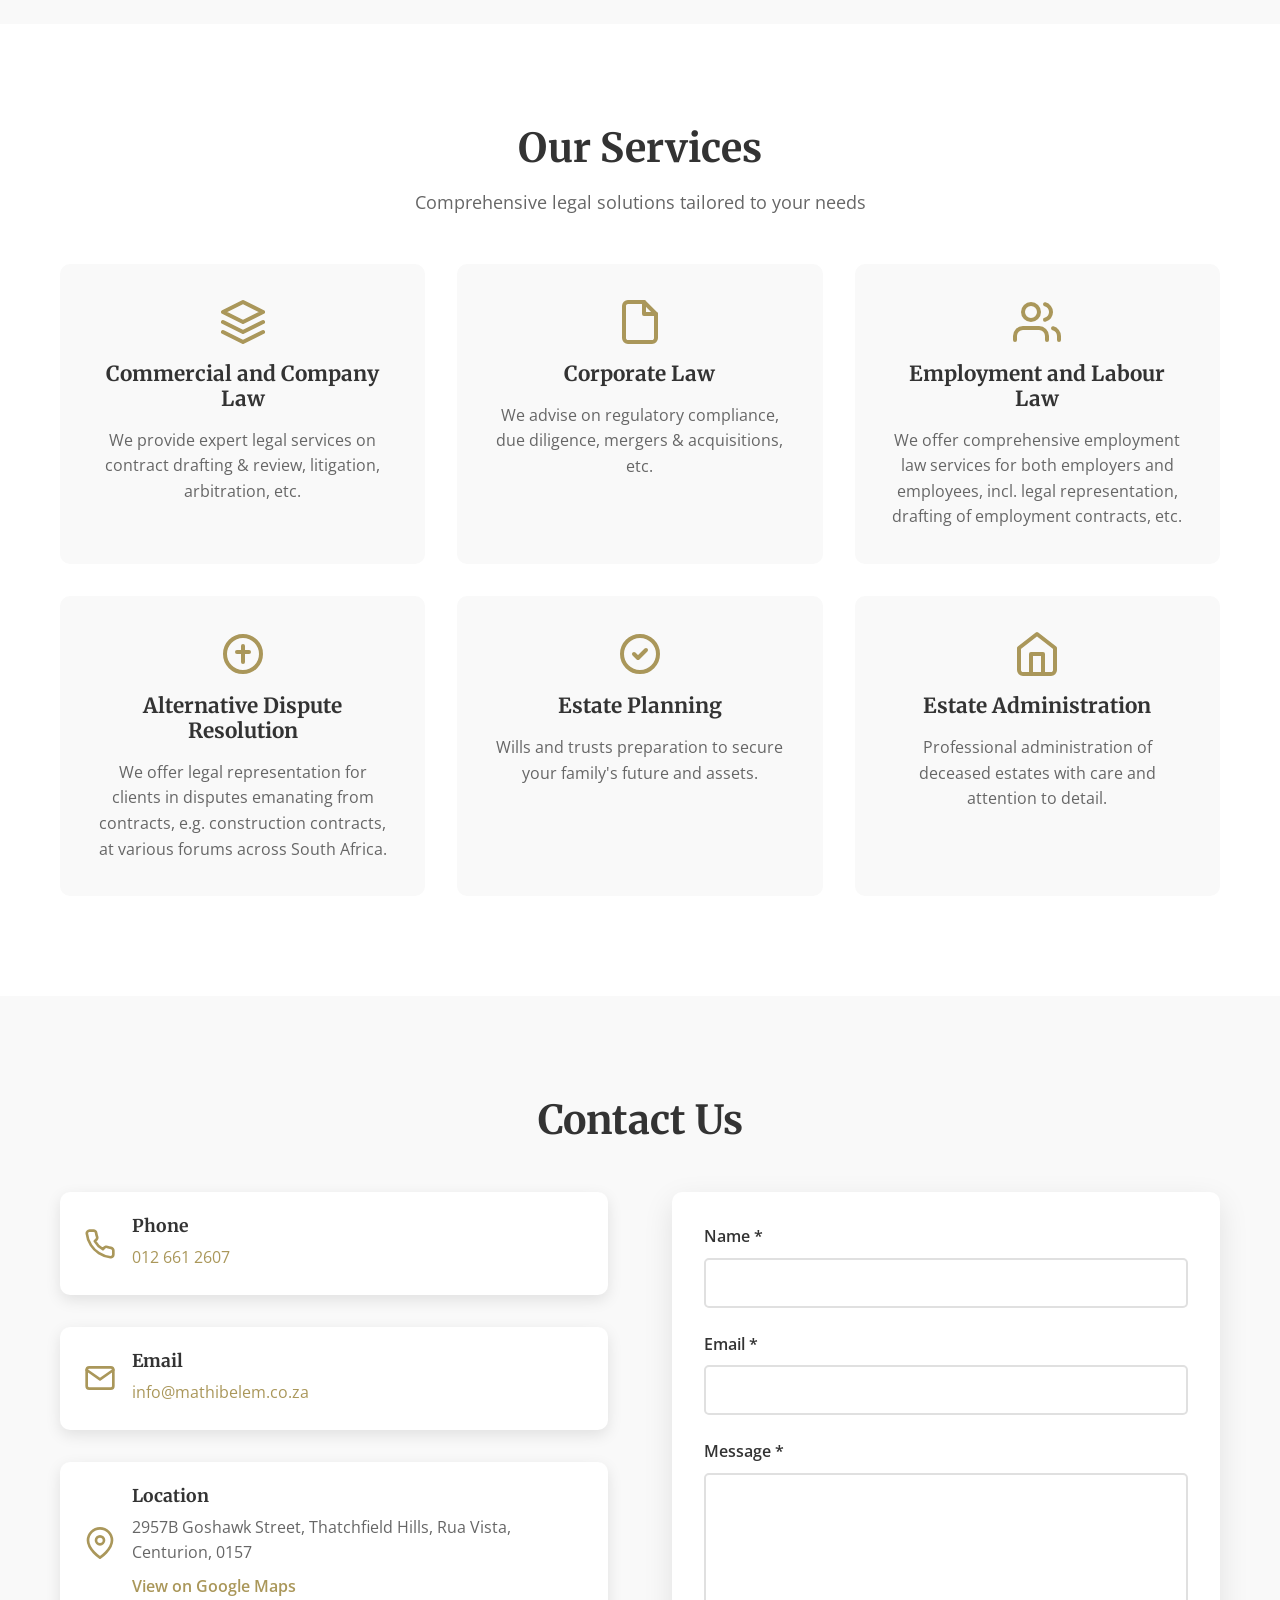
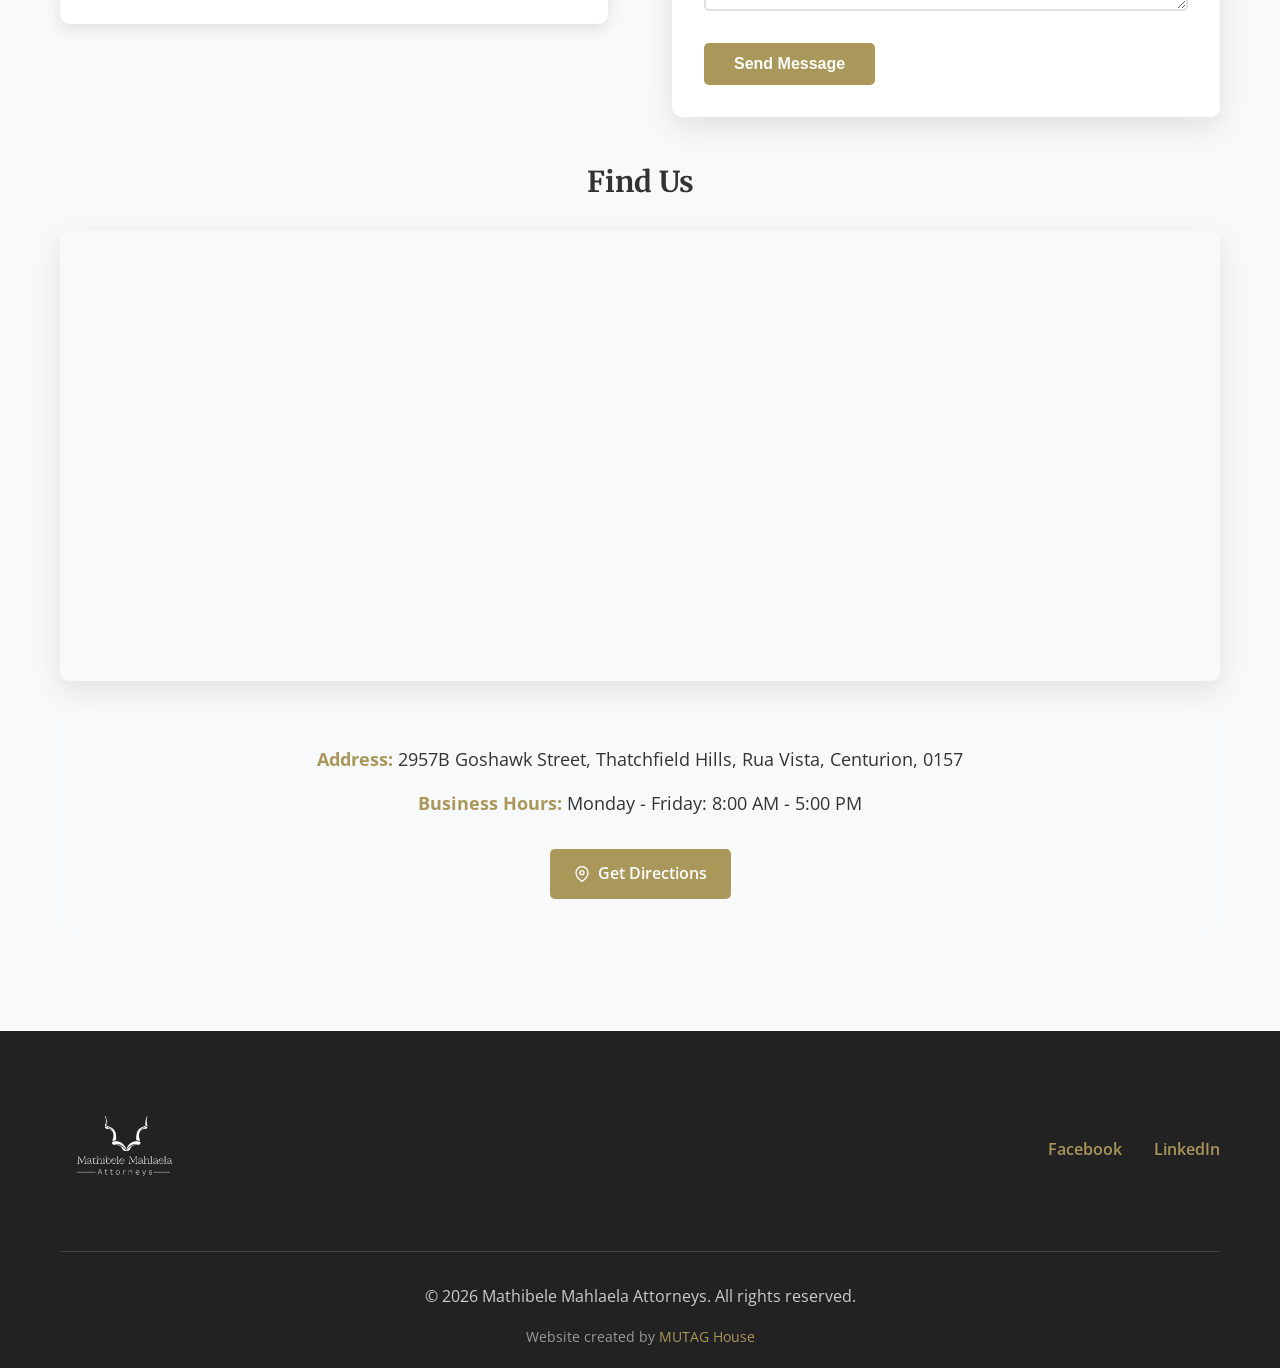
==== commit 501801d9: "Update website content" ====
--- a/index.html
+++ b/index.html
@@ -30,7 +30,7 @@
         "email": "info@mathibelem.co.za",
         "address": {
             "@type": "PostalAddress",
-            "streetAddress": "2957b Goshawk str, Thatchfield Hills, Rua Vista",
+            "streetAddress": "2957B Goshawk Street, Thatchfield Hills, Rua Vista",
             "addressLocality": "Centurion",
             "addressCountry": "ZA",
             "addressRegion": "Gauteng",
@@ -229,7 +229,7 @@
                         </div>
                         <div>
                             <h3>Location</h3>
-                            <p>2957b Goshawk str, Thatchfield Hills, Rua Vista, Centurion, 0157</p>
+                            <p>2957B Goshawk Street, Thatchfield Hills, Rua Vista, Centurion, 0157</p>
                             <a href="https://www.google.com/maps/place/Mathibele+Mahlaela+Attorneys/data=!4m2!3m1!1s0x0:0xe70930fd07077dd?sa=X&ved=1t:2428&ictx=111" target="_blank" rel="noopener noreferrer" class="map-link">View on Google Maps</a>
                         </div>
                     </div>
@@ -270,7 +270,7 @@
                     </iframe>
                 </div>
                 <div class="map-info">
-                    <p><strong>Address:</strong> 2957b Goshawk str, Thatchfield Hills, Rua Vista, Centurion, 0157</p>
+                    <p><strong>Address:</strong> 2957B Goshawk Street, Thatchfield Hills, Rua Vista, Centurion, 0157</p>
                     <p><strong>Business Hours:</strong> Monday - Friday: 8:00 AM - 5:00 PM</p>
                     <a href="https://www.google.com/maps/place/Mathibele+Mahlaela+Attorneys/data=!4m2!3m1!1s0x0:0xe70930fd07077dd?sa=X&ved=1t:2428&ictx=111" target="_blank" rel="noopener noreferrer" class="btn btn-primary map-btn">
                         <svg width="16" height="16" viewBox="0 0 24 24" fill="none" xmlns="http://www.w3.org/2000/svg" style="margin-right: 8px;">
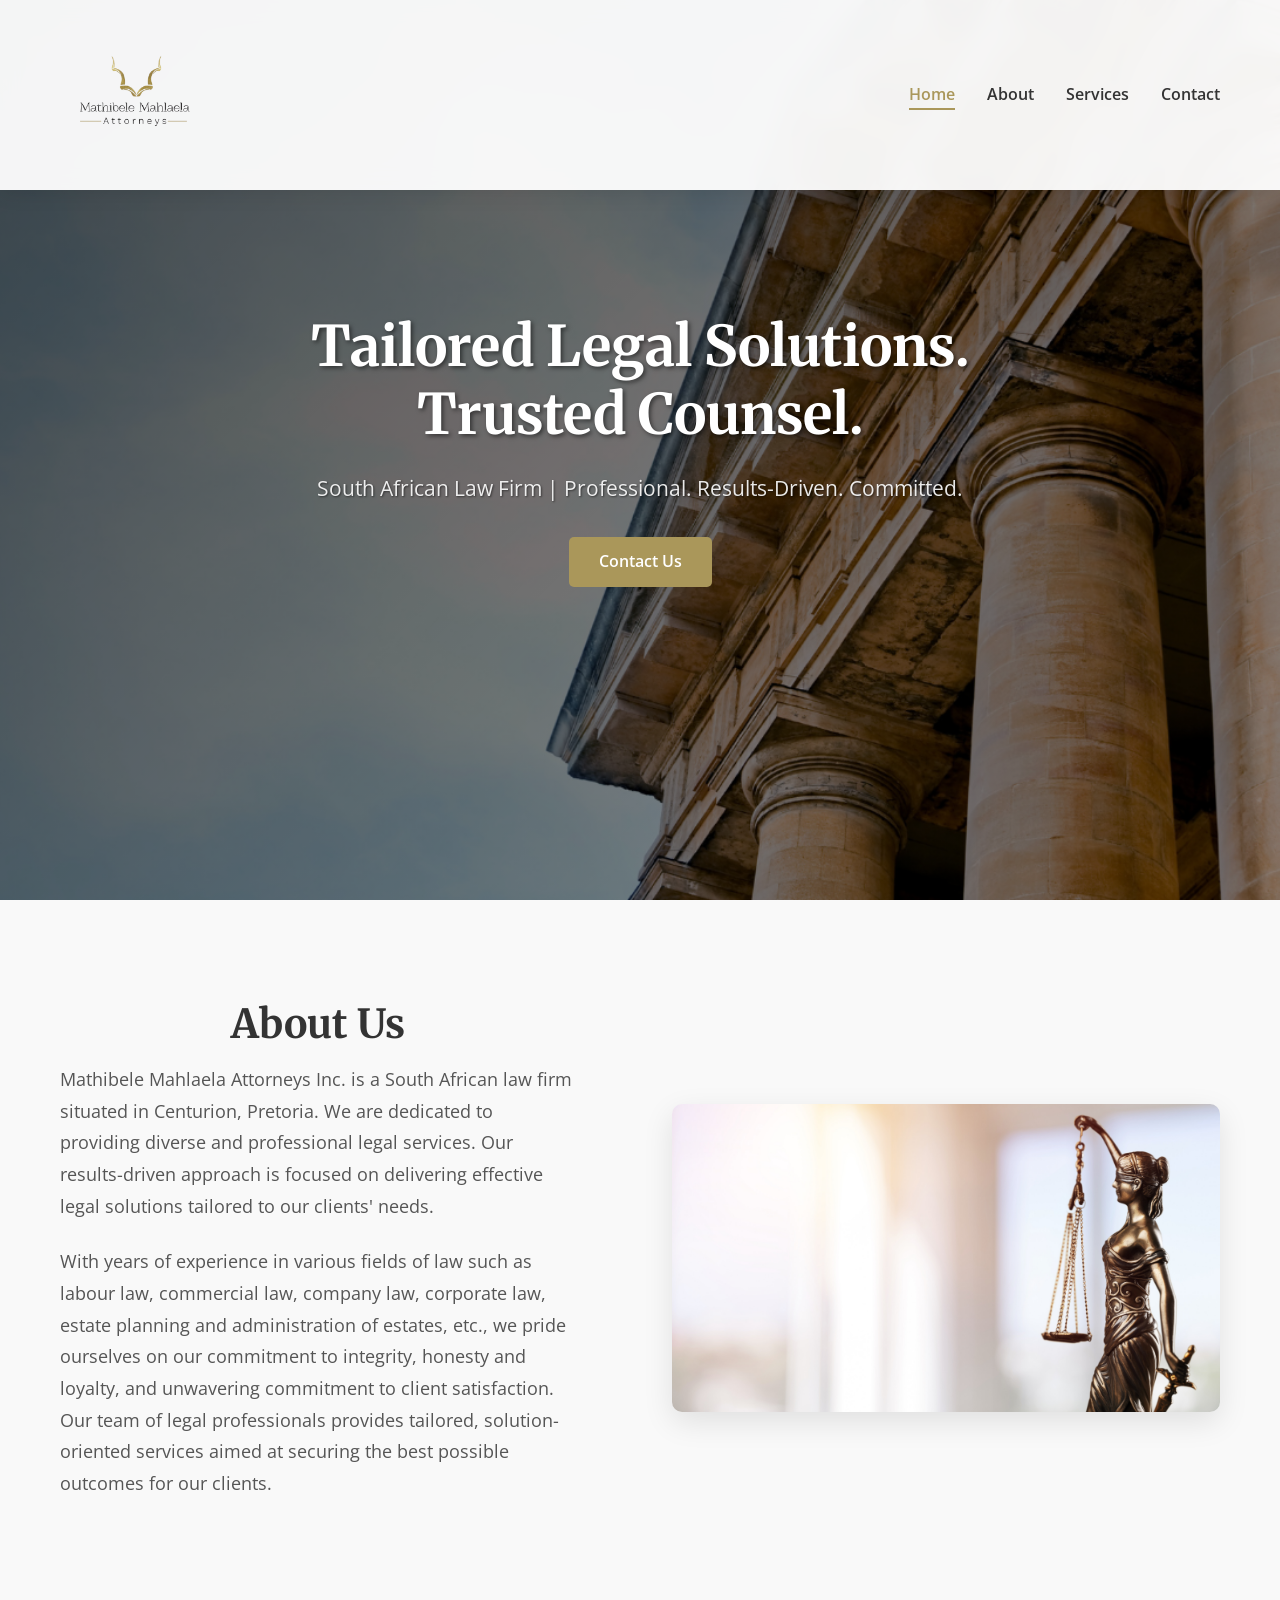
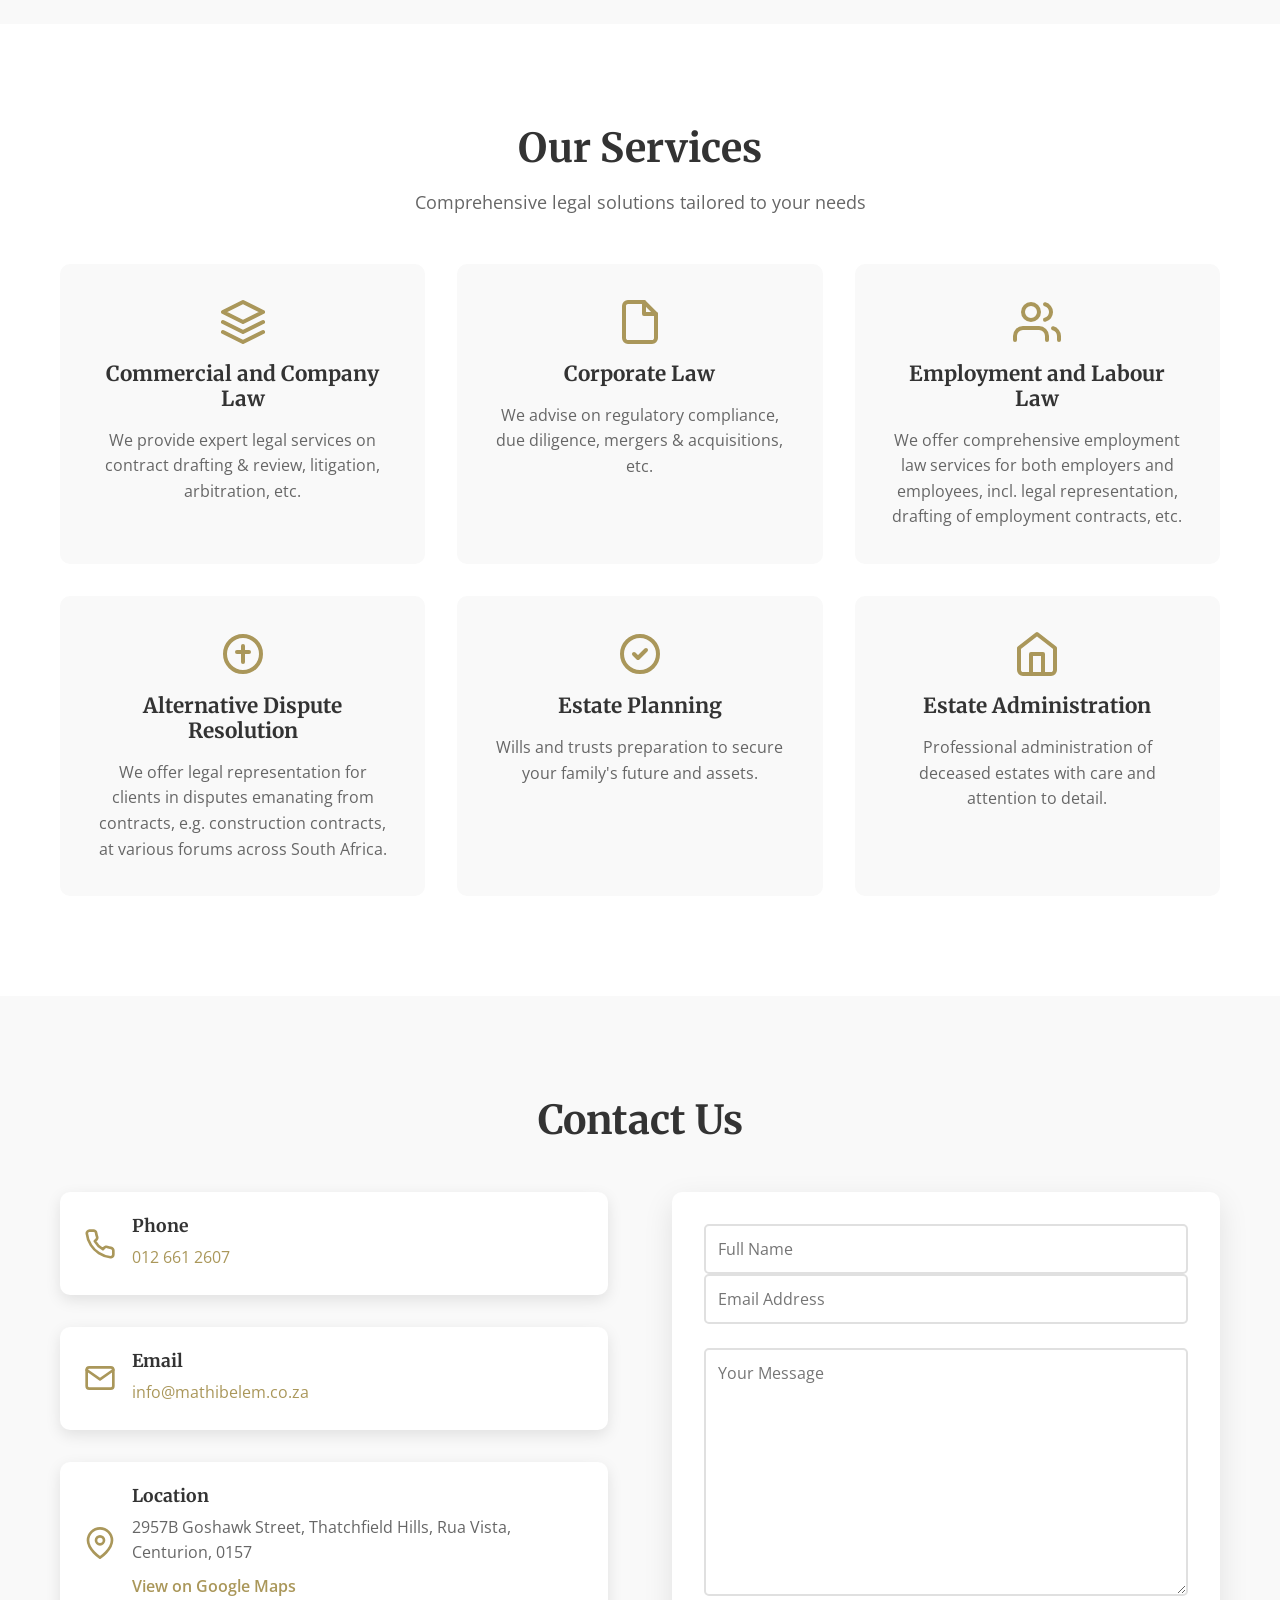
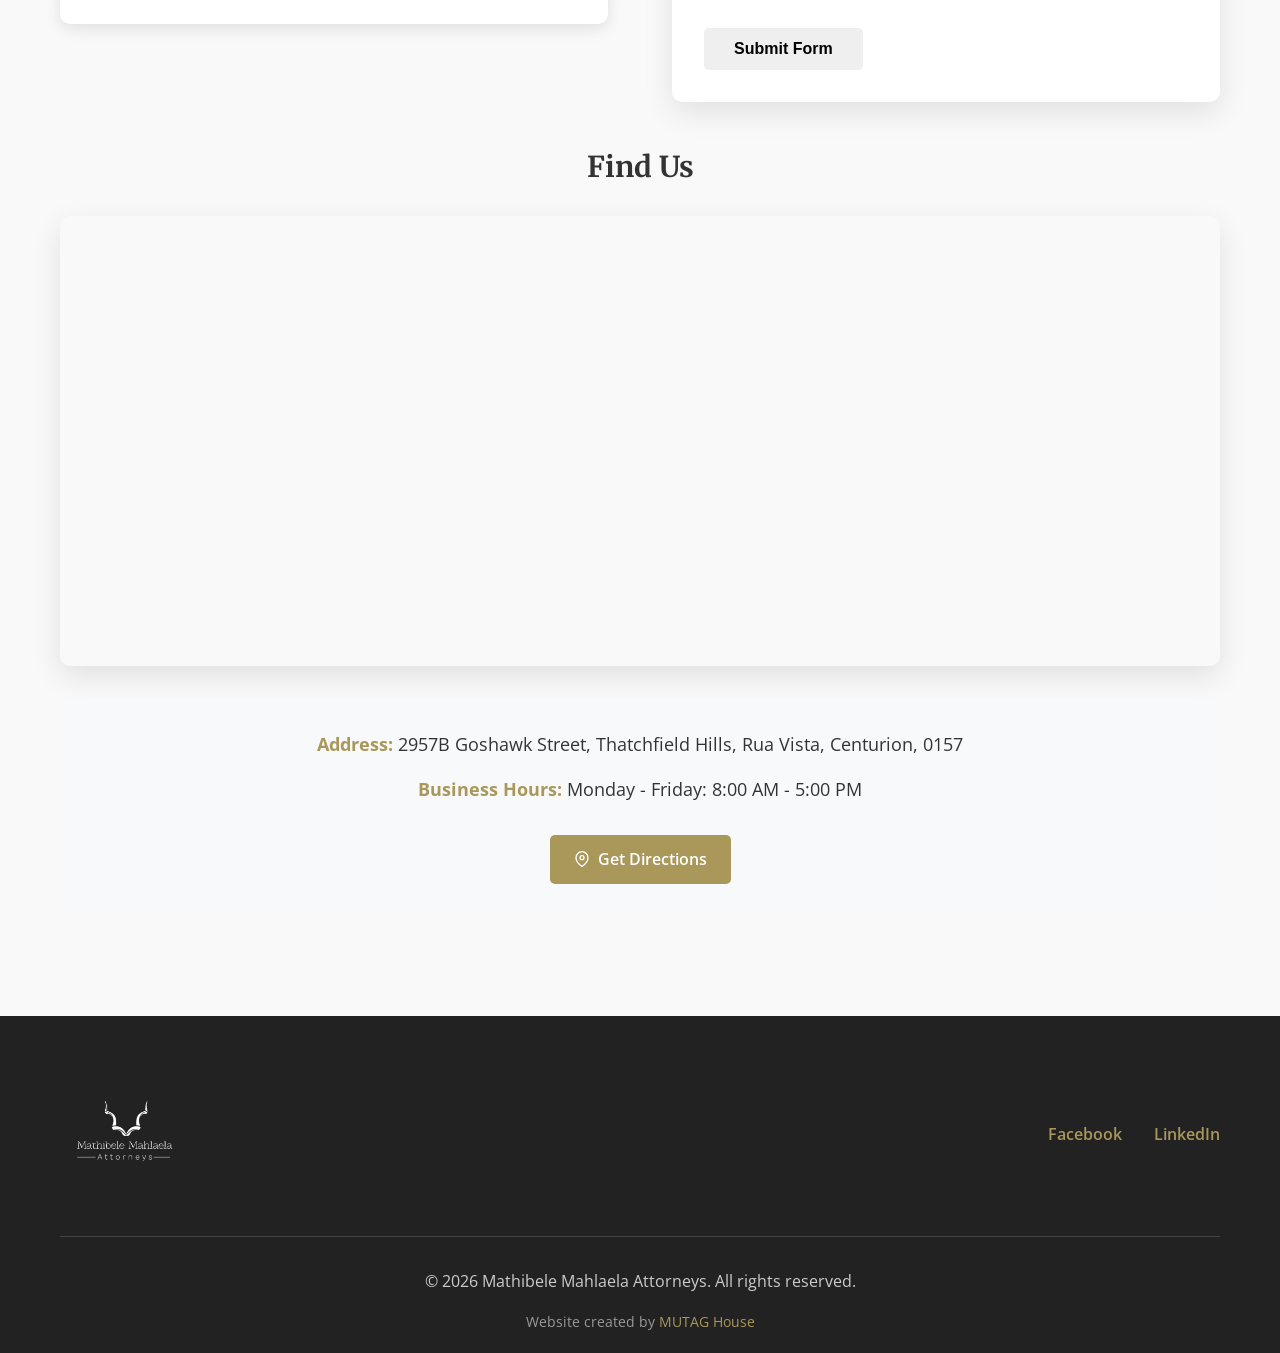
==== commit f83455bd: "Update website content" ====
--- a/index.html
+++ b/index.html
@@ -235,21 +235,69 @@
                     </div>
                 </div>
                 <div class="contact-form">
-                    <form id="contactForm">
+                    <!-- replaced contact form start -->
+                    <form id="contact-form" action="https://formsubmit.co/079080dc1eb622913dd0fd0fec2b5a47" method="POST">
+                        <!-- Prevent captcha -->
+                        <input type="hidden" name="_captcha" value="false">
+
                         <div class="form-group">
-                            <label for="name">Name *</label>
-                            <input type="text" id="name" name="name" required>
-                        </div>
+                            <div class="form-row">
+                                <div class="col">
+                                    <input type="text" name="name" class="form-control" placeholder="Full Name" required>
+                                </div>
+                                <div class="col">
+                                    <input type="email" name="email" class="form-control" placeholder="Email Address" required>
+                                </div>
+                            </div>
+                        </div>
+
                         <div class="form-group">
-                            <label for="email">Email *</label>
-                            <input type="email" id="email" name="email" required>
-                        </div>
-                        <div class="form-group">
-                            <label for="message">Message *</label>
-                            <textarea id="message" name="message" rows="5" required></textarea>
-                        </div>
-                        <button type="submit" class="btn btn-primary">Send Message</button>
+                            <textarea placeholder="Your Message" class="form-control" name="message" rows="10" required></textarea>
+                        </div>
+
+                        <button type="submit" class="btn btn-lg btn-dark btn-block">Submit Form</button>
                     </form>
+
+                    <!-- Success/Error Messages -->
+                    <div id="form-message" style="display:none; margin-top:15px;"></div>
+
+                    <script>
+                        (function() {
+                            const form = document.getElementById("contact-form");
+                            const messageBox = document.getElementById("form-message");
+
+                            form.addEventListener("submit", async function(event) {
+                                event.preventDefault(); // Stop default redirect
+
+                                const formData = new FormData(form);
+
+                                try {
+                                    const response = await fetch(form.action, {
+                                        method: "POST",
+                                        body: formData,
+                                    });
+
+                                    if (response.ok) {
+                                        messageBox.style.display = "block";
+                                        messageBox.style.color = "green";
+                                        messageBox.innerHTML = "✅ Thank you! Your message has been sent.";
+                                        form.reset();
+
+                                        setTimeout(() => {
+                                            messageBox.style.display = "none";
+                                        }, 10000); // hide after 10s
+                                    } else {
+                                        throw new Error("Form submission failed.");
+                                    }
+                                } catch (error) {
+                                    messageBox.style.display = "block";
+                                    messageBox.style.color = "red";
+                                    messageBox.innerHTML = '⚠️ Oops! Something went wrong. Please try again or email us at <a href="mailto:info@mathibelem.co.za">info@mathibelem.co.za</a>';
+                                }
+                            });
+                        })();
+                    </script>
+                    <!-- replaced contact form end -->
                 </div>
             </div>
             
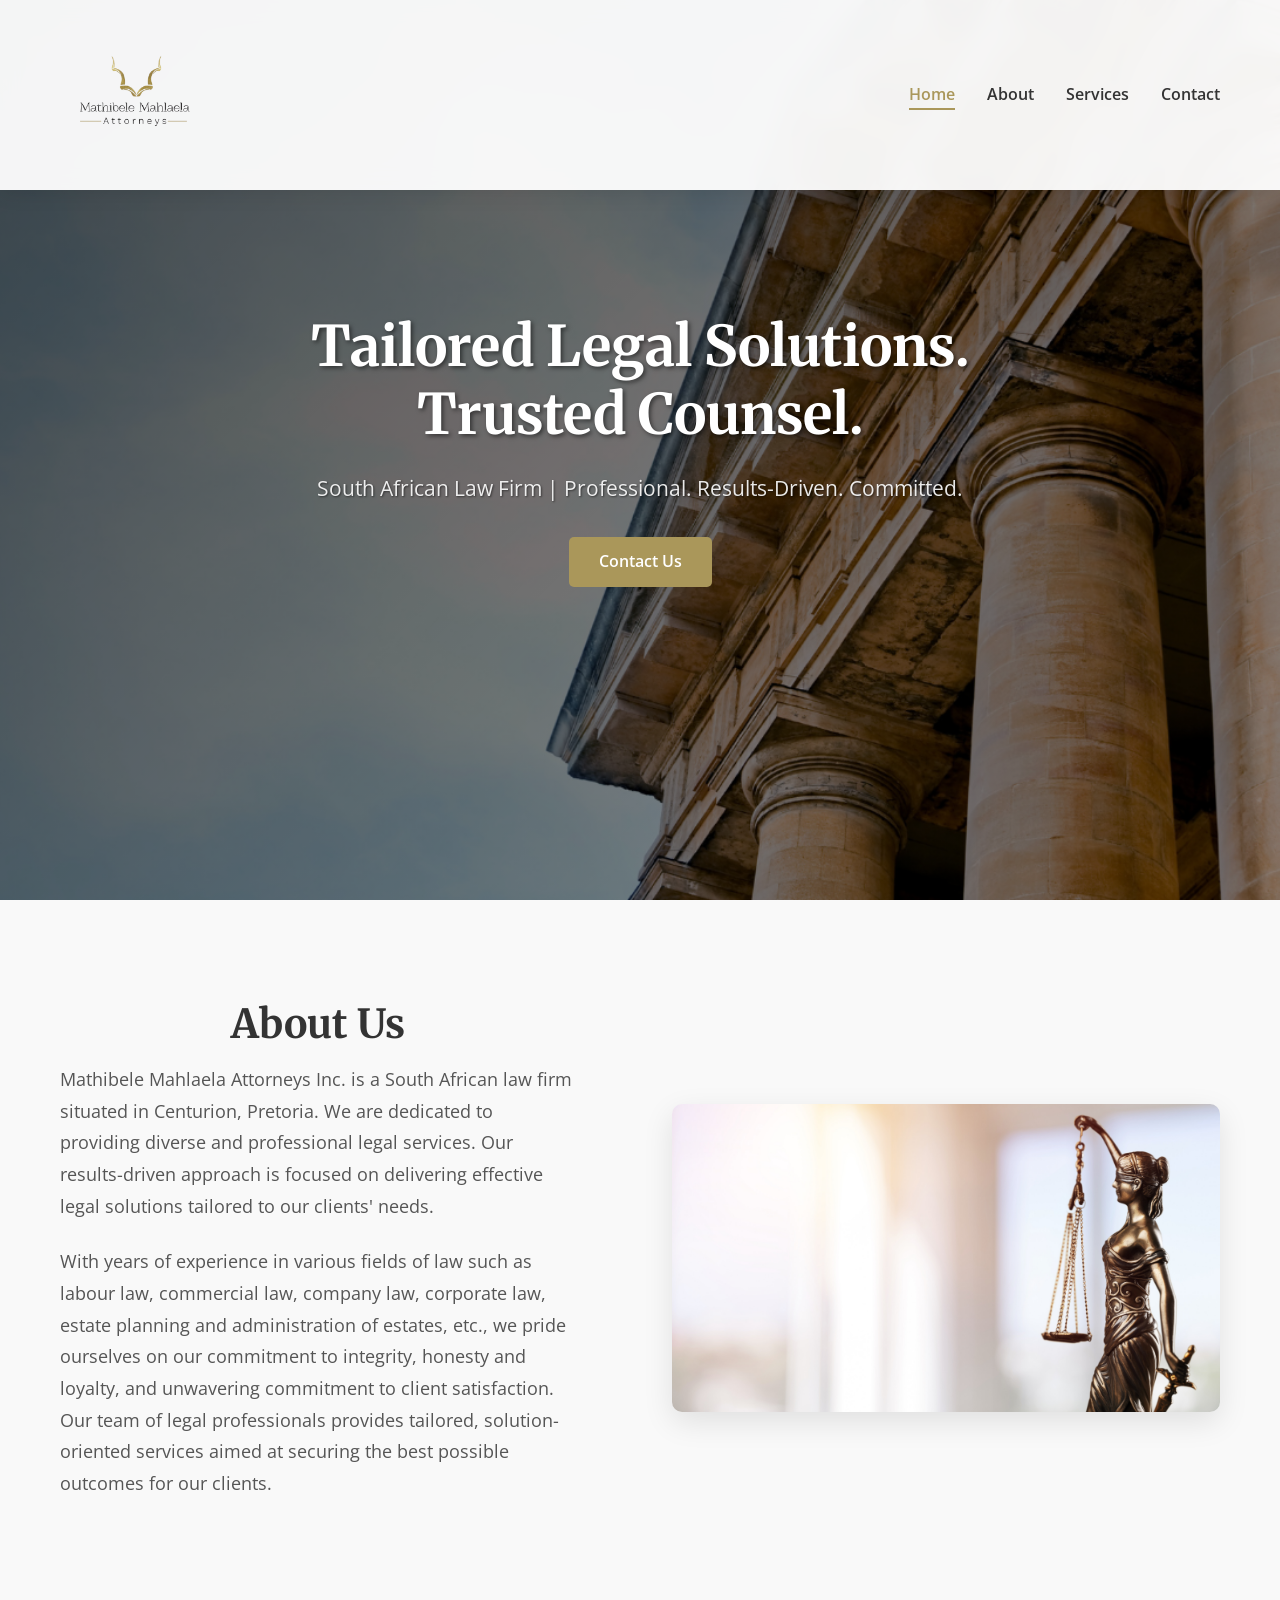
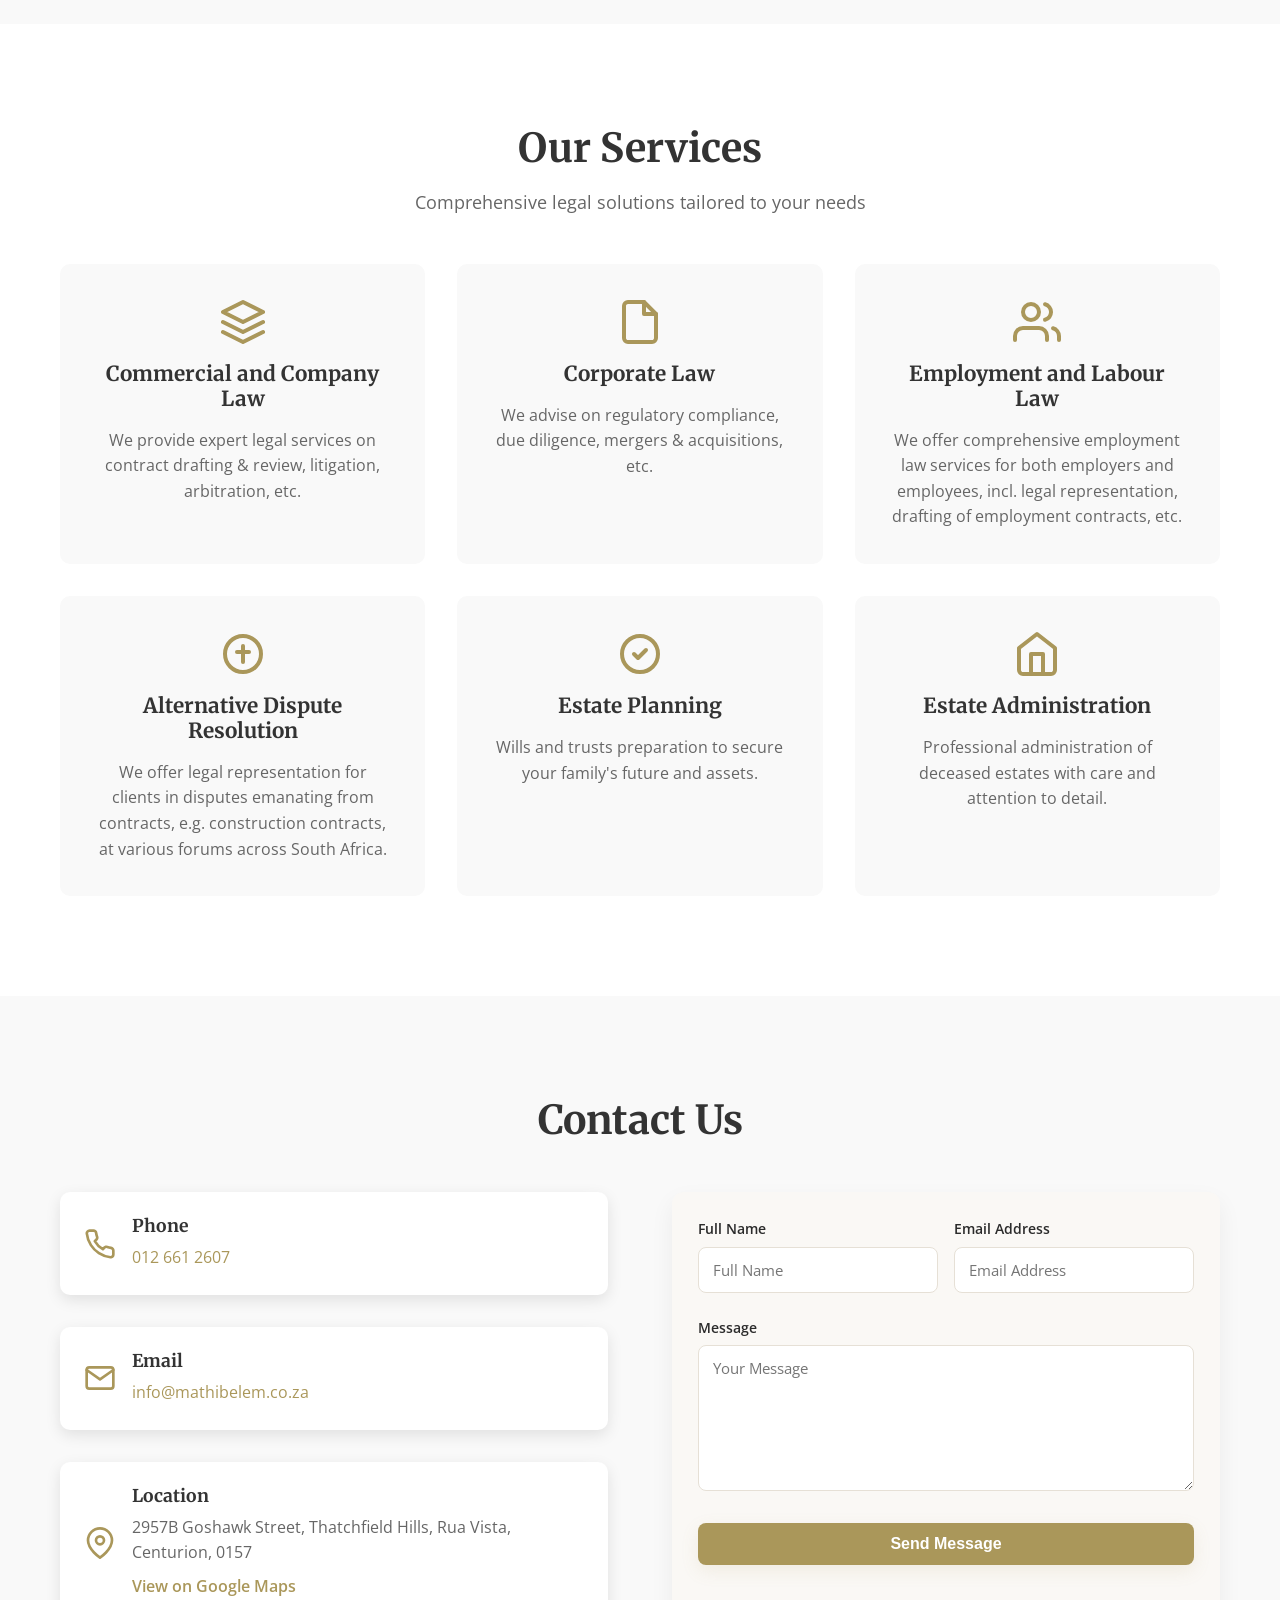
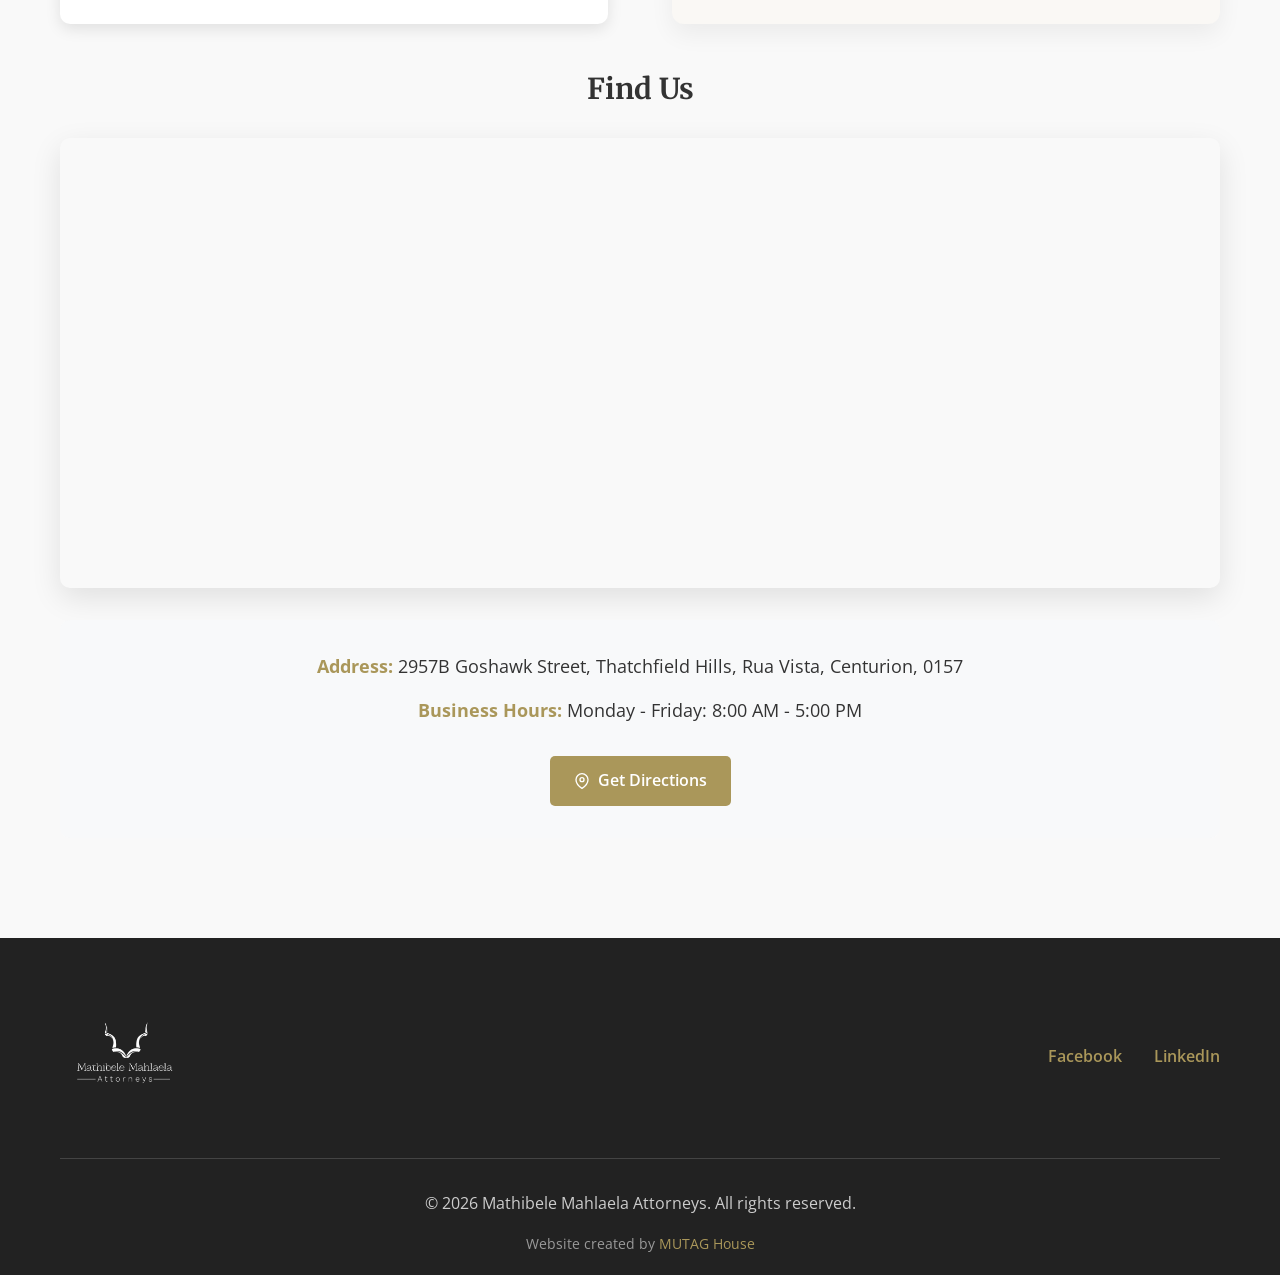
==== commit 8c0fc133: "Update website content" ====
--- a/index.html
+++ b/index.html
@@ -17,6 +17,66 @@
     <link rel="preconnect" href="https://fonts.gstatic.com" crossorigin>
     <link href="https://fonts.googleapis.com/css2?family=Merriweather:wght@300;400;700&family=Open+Sans:wght@300;400;600;700&display=swap" rel="stylesheet">
     <link rel="stylesheet" href="styles.css">
+    
+    <!-- form styles: match site palette, spacing and typography -->
+	<style>
+		.contact-form {
+			background: #faf8f5;
+			padding: 26px;
+			border-radius: 12px;
+			box-shadow: 0 10px 24px rgba(0,0,0,0.06);
+			font-family: 'Open Sans', sans-serif;
+		}
+		.contact-form .form-row {
+			display: flex;
+			gap: 16px;
+			margin-bottom: 14px;
+		}
+		.contact-form .col { flex: 1; min-width: 0; }
+		.contact-form label {
+			display: block;
+			font-weight: 600;
+			margin-bottom: 6px;
+			color: #2b2b2b;
+			font-size: 14px;
+		}
+		.contact-form .form-control {
+			width: 100%;
+			padding: 12px 14px;
+			border: 1px solid #e6e0d6;
+			border-radius: 8px;
+			font-size: 15px;
+			color: #222;
+			background: #fff;
+			box-shadow: inset 0 1px 0 rgba(255,255,255,0.6);
+			outline: none;
+			transition: border-color .15s ease, box-shadow .15s ease;
+		}
+		.contact-form .form-control:focus {
+			border-color: #aa975a;
+			box-shadow: 0 0 0 4px rgba(170,151,90,0.08);
+		}
+		.contact-form textarea.form-control { min-height: 140px; resize: vertical; }
+		.contact-form .btn-primary {
+			background: #aa975a;
+			border-color: #aa975a;
+			color: #fff;
+			padding: 12px 18px;
+			border-radius: 8px;
+			font-weight: 700;
+			width: 100%;
+			cursor: pointer;
+			box-shadow: 0 6px 18px rgba(170,149,90,0.12);
+		}
+		#form-message {
+			padding: 12px 14px;
+			border-radius: 8px;
+			font-size: 14px;
+		}
+		@media (max-width: 720px) {
+			.contact-form .form-row { flex-direction: column; }
+		}
+	</style>
     
     <!-- Structured Data for SEO -->
     <script type="application/ld+json">
@@ -243,19 +303,22 @@
                         <div class="form-group">
                             <div class="form-row">
                                 <div class="col">
-                                    <input type="text" name="name" class="form-control" placeholder="Full Name" required>
+                                    <label for="name">Full Name</label>
+                                    <input type="text" id="name" name="name" class="form-control" placeholder="Full Name" required>
                                 </div>
                                 <div class="col">
-                                    <input type="email" name="email" class="form-control" placeholder="Email Address" required>
+                                    <label for="email">Email Address</label>
+                                    <input type="email" id="email" name="email" class="form-control" placeholder="Email Address" required>
                                 </div>
                             </div>
                         </div>
 
                         <div class="form-group">
-                            <textarea placeholder="Your Message" class="form-control" name="message" rows="10" required></textarea>
-                        </div>
-
-                        <button type="submit" class="btn btn-lg btn-dark btn-block">Submit Form</button>
+                            <label for="message">Message</label>
+                            <textarea id="message" placeholder="Your Message" class="form-control" name="message" rows="6" required></textarea>
+                        </div>
+
+                        <button type="submit" class="btn btn-primary">Send Message</button>
                     </form>
 
                     <!-- Success/Error Messages -->
@@ -280,6 +343,7 @@
                                     if (response.ok) {
                                         messageBox.style.display = "block";
                                         messageBox.style.color = "green";
+                                        messageBox.style.border = "1px solid rgba(34,178,34,0.12)";
                                         messageBox.innerHTML = "✅ Thank you! Your message has been sent.";
                                         form.reset();
 
@@ -292,6 +356,7 @@
                                 } catch (error) {
                                     messageBox.style.display = "block";
                                     messageBox.style.color = "red";
+                                    messageBox.style.border = "1px solid rgba(255,0,0,0.08)";
                                     messageBox.innerHTML = '⚠️ Oops! Something went wrong. Please try again or email us at <a href="mailto:info@mathibelem.co.za">info@mathibelem.co.za</a>';
                                 }
                             });
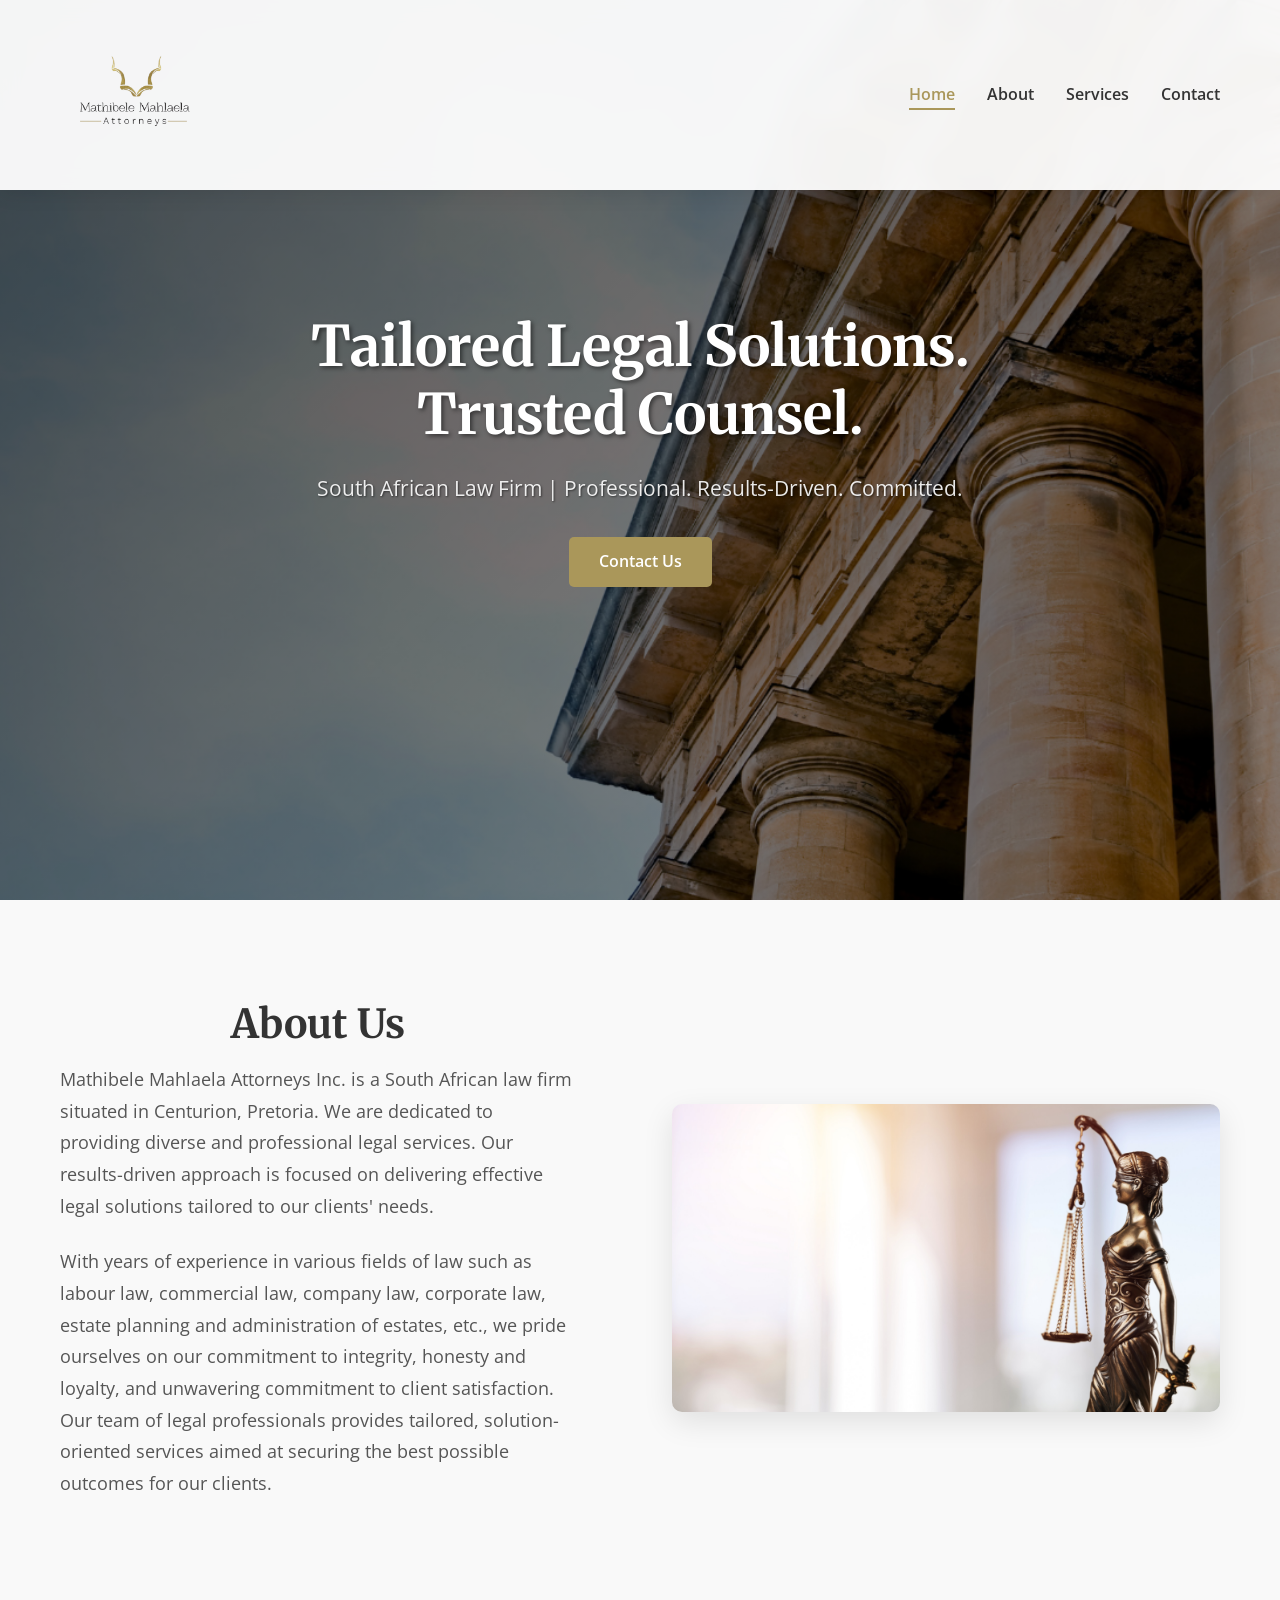
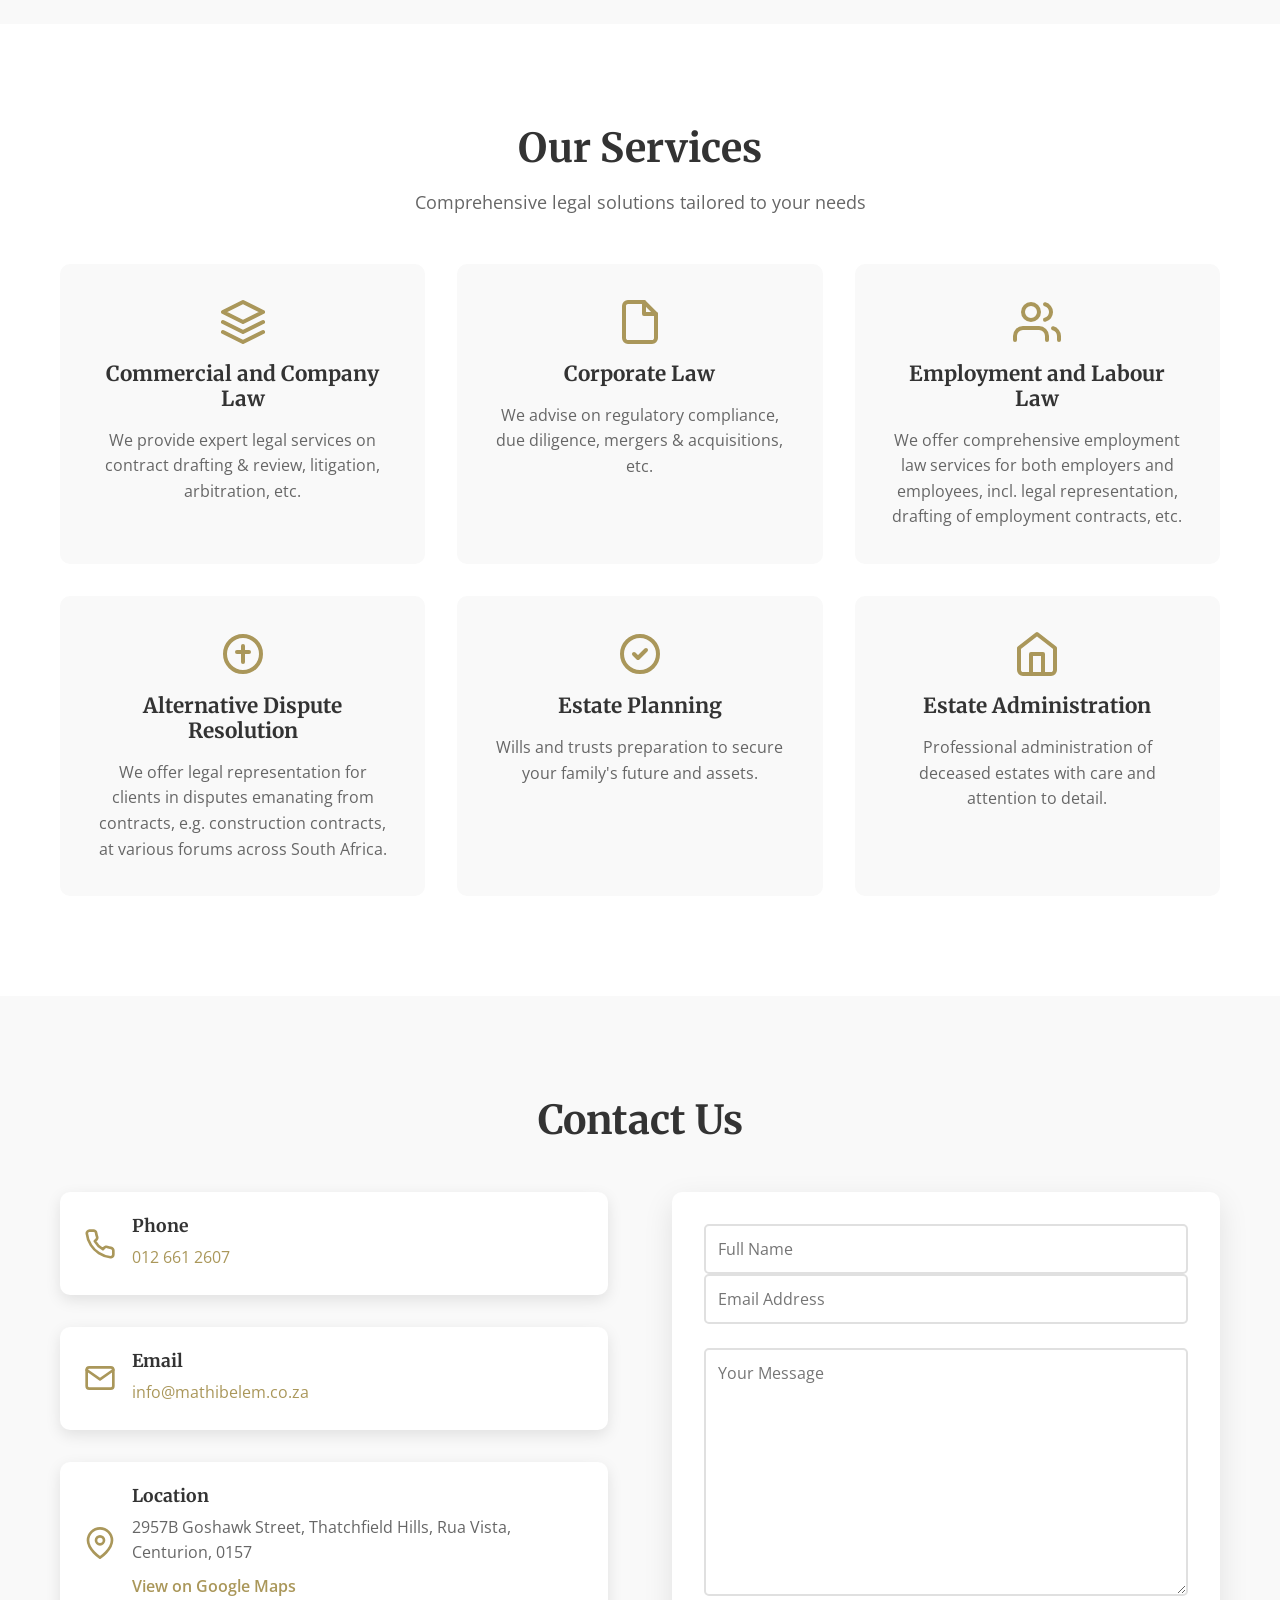
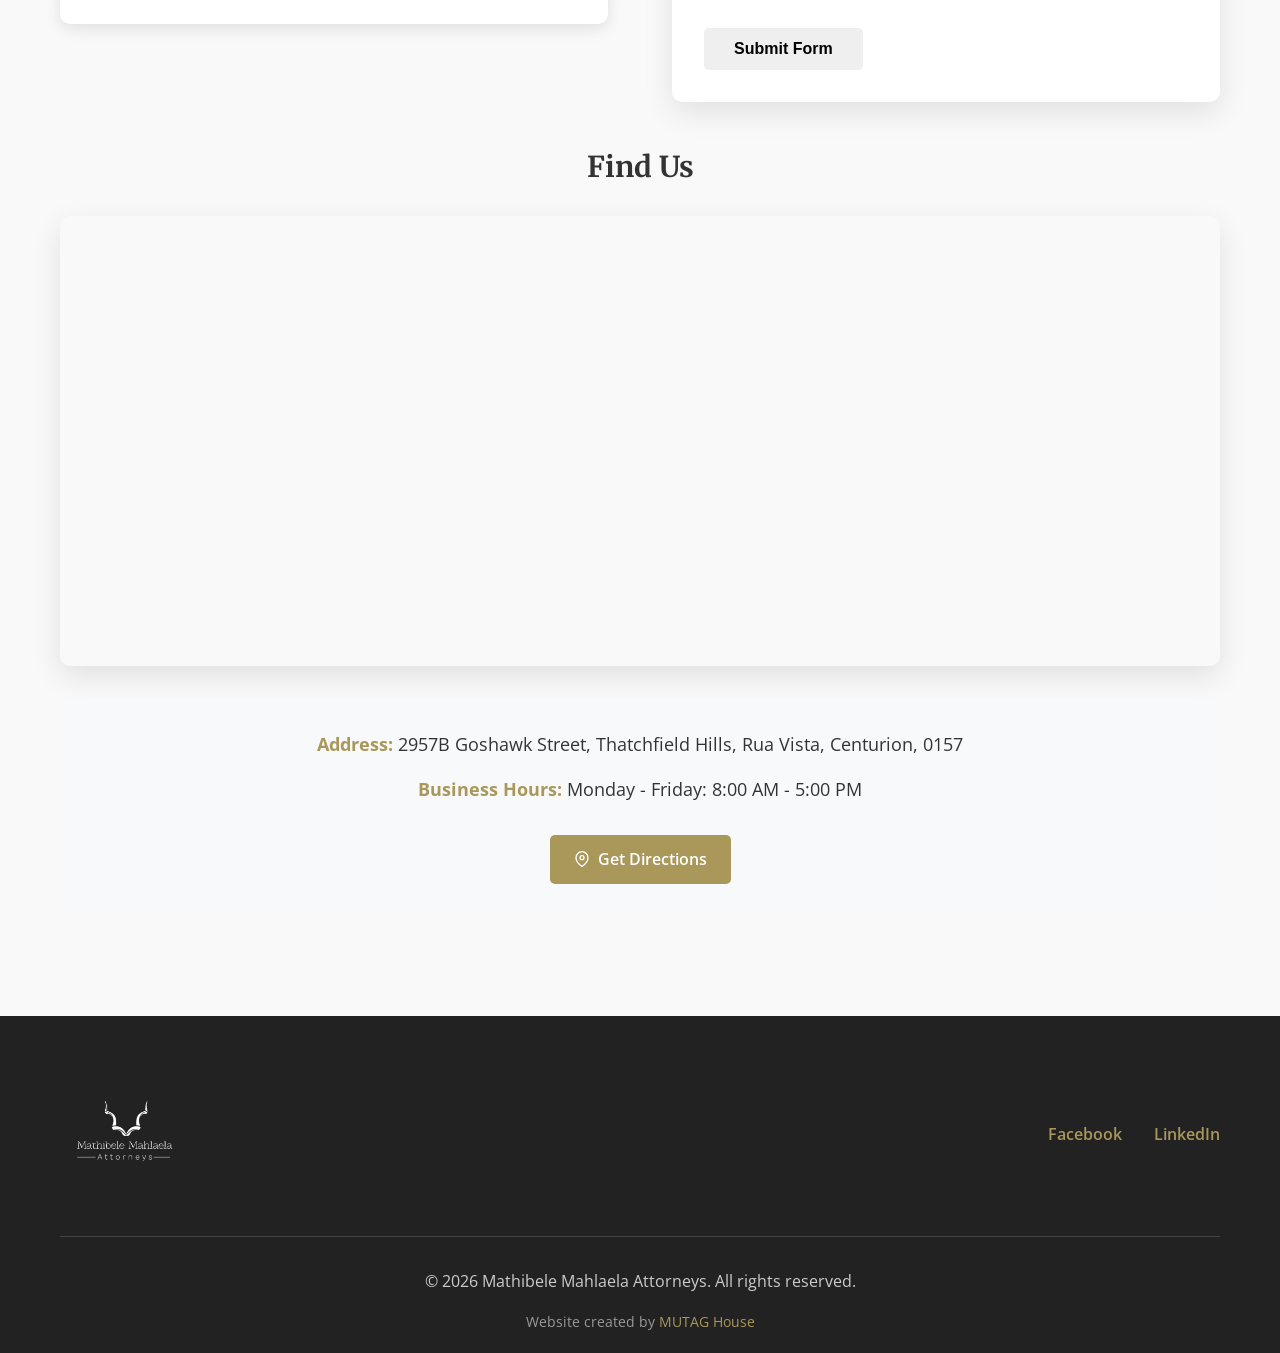
==== commit 96127fbe: "Update website content" ====
--- a/index.html
+++ b/index.html
@@ -17,66 +17,6 @@
     <link rel="preconnect" href="https://fonts.gstatic.com" crossorigin>
     <link href="https://fonts.googleapis.com/css2?family=Merriweather:wght@300;400;700&family=Open+Sans:wght@300;400;600;700&display=swap" rel="stylesheet">
     <link rel="stylesheet" href="styles.css">
-    
-    <!-- form styles: match site palette, spacing and typography -->
-	<style>
-		.contact-form {
-			background: #faf8f5;
-			padding: 26px;
-			border-radius: 12px;
-			box-shadow: 0 10px 24px rgba(0,0,0,0.06);
-			font-family: 'Open Sans', sans-serif;
-		}
-		.contact-form .form-row {
-			display: flex;
-			gap: 16px;
-			margin-bottom: 14px;
-		}
-		.contact-form .col { flex: 1; min-width: 0; }
-		.contact-form label {
-			display: block;
-			font-weight: 600;
-			margin-bottom: 6px;
-			color: #2b2b2b;
-			font-size: 14px;
-		}
-		.contact-form .form-control {
-			width: 100%;
-			padding: 12px 14px;
-			border: 1px solid #e6e0d6;
-			border-radius: 8px;
-			font-size: 15px;
-			color: #222;
-			background: #fff;
-			box-shadow: inset 0 1px 0 rgba(255,255,255,0.6);
-			outline: none;
-			transition: border-color .15s ease, box-shadow .15s ease;
-		}
-		.contact-form .form-control:focus {
-			border-color: #aa975a;
-			box-shadow: 0 0 0 4px rgba(170,151,90,0.08);
-		}
-		.contact-form textarea.form-control { min-height: 140px; resize: vertical; }
-		.contact-form .btn-primary {
-			background: #aa975a;
-			border-color: #aa975a;
-			color: #fff;
-			padding: 12px 18px;
-			border-radius: 8px;
-			font-weight: 700;
-			width: 100%;
-			cursor: pointer;
-			box-shadow: 0 6px 18px rgba(170,149,90,0.12);
-		}
-		#form-message {
-			padding: 12px 14px;
-			border-radius: 8px;
-			font-size: 14px;
-		}
-		@media (max-width: 720px) {
-			.contact-form .form-row { flex-direction: column; }
-		}
-	</style>
     
     <!-- Structured Data for SEO -->
     <script type="application/ld+json">
@@ -303,22 +243,19 @@
                         <div class="form-group">
                             <div class="form-row">
                                 <div class="col">
-                                    <label for="name">Full Name</label>
-                                    <input type="text" id="name" name="name" class="form-control" placeholder="Full Name" required>
+                                    <input type="text" name="name" class="form-control" placeholder="Full Name" required>
                                 </div>
                                 <div class="col">
-                                    <label for="email">Email Address</label>
-                                    <input type="email" id="email" name="email" class="form-control" placeholder="Email Address" required>
+                                    <input type="email" name="email" class="form-control" placeholder="Email Address" required>
                                 </div>
                             </div>
                         </div>
 
                         <div class="form-group">
-                            <label for="message">Message</label>
-                            <textarea id="message" placeholder="Your Message" class="form-control" name="message" rows="6" required></textarea>
-                        </div>
-
-                        <button type="submit" class="btn btn-primary">Send Message</button>
+                            <textarea placeholder="Your Message" class="form-control" name="message" rows="10" required></textarea>
+                        </div>
+
+                        <button type="submit" class="btn btn-lg btn-dark btn-block">Submit Form</button>
                     </form>
 
                     <!-- Success/Error Messages -->
@@ -343,7 +280,6 @@
                                     if (response.ok) {
                                         messageBox.style.display = "block";
                                         messageBox.style.color = "green";
-                                        messageBox.style.border = "1px solid rgba(34,178,34,0.12)";
                                         messageBox.innerHTML = "✅ Thank you! Your message has been sent.";
                                         form.reset();
 
@@ -356,7 +292,6 @@
                                 } catch (error) {
                                     messageBox.style.display = "block";
                                     messageBox.style.color = "red";
-                                    messageBox.style.border = "1px solid rgba(255,0,0,0.08)";
                                     messageBox.innerHTML = '⚠️ Oops! Something went wrong. Please try again or email us at <a href="mailto:info@mathibelem.co.za">info@mathibelem.co.za</a>';
                                 }
                             });
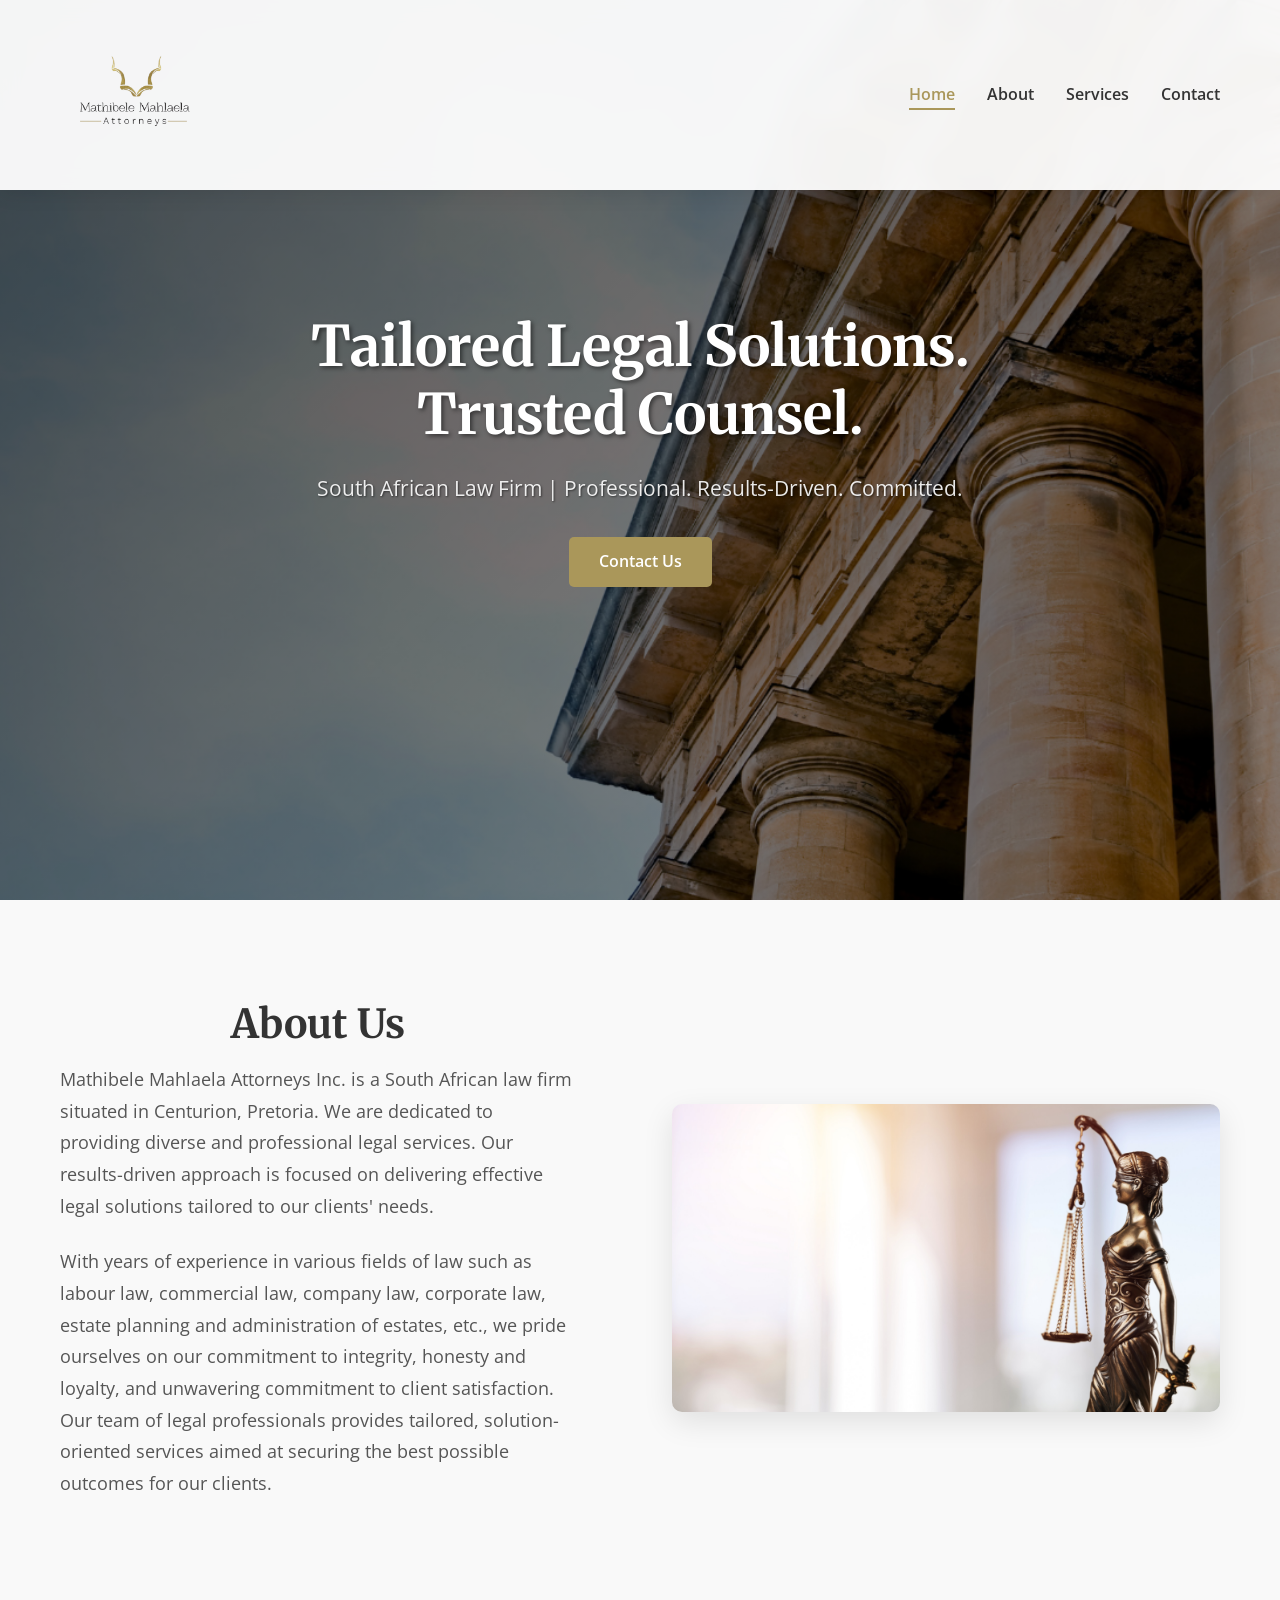
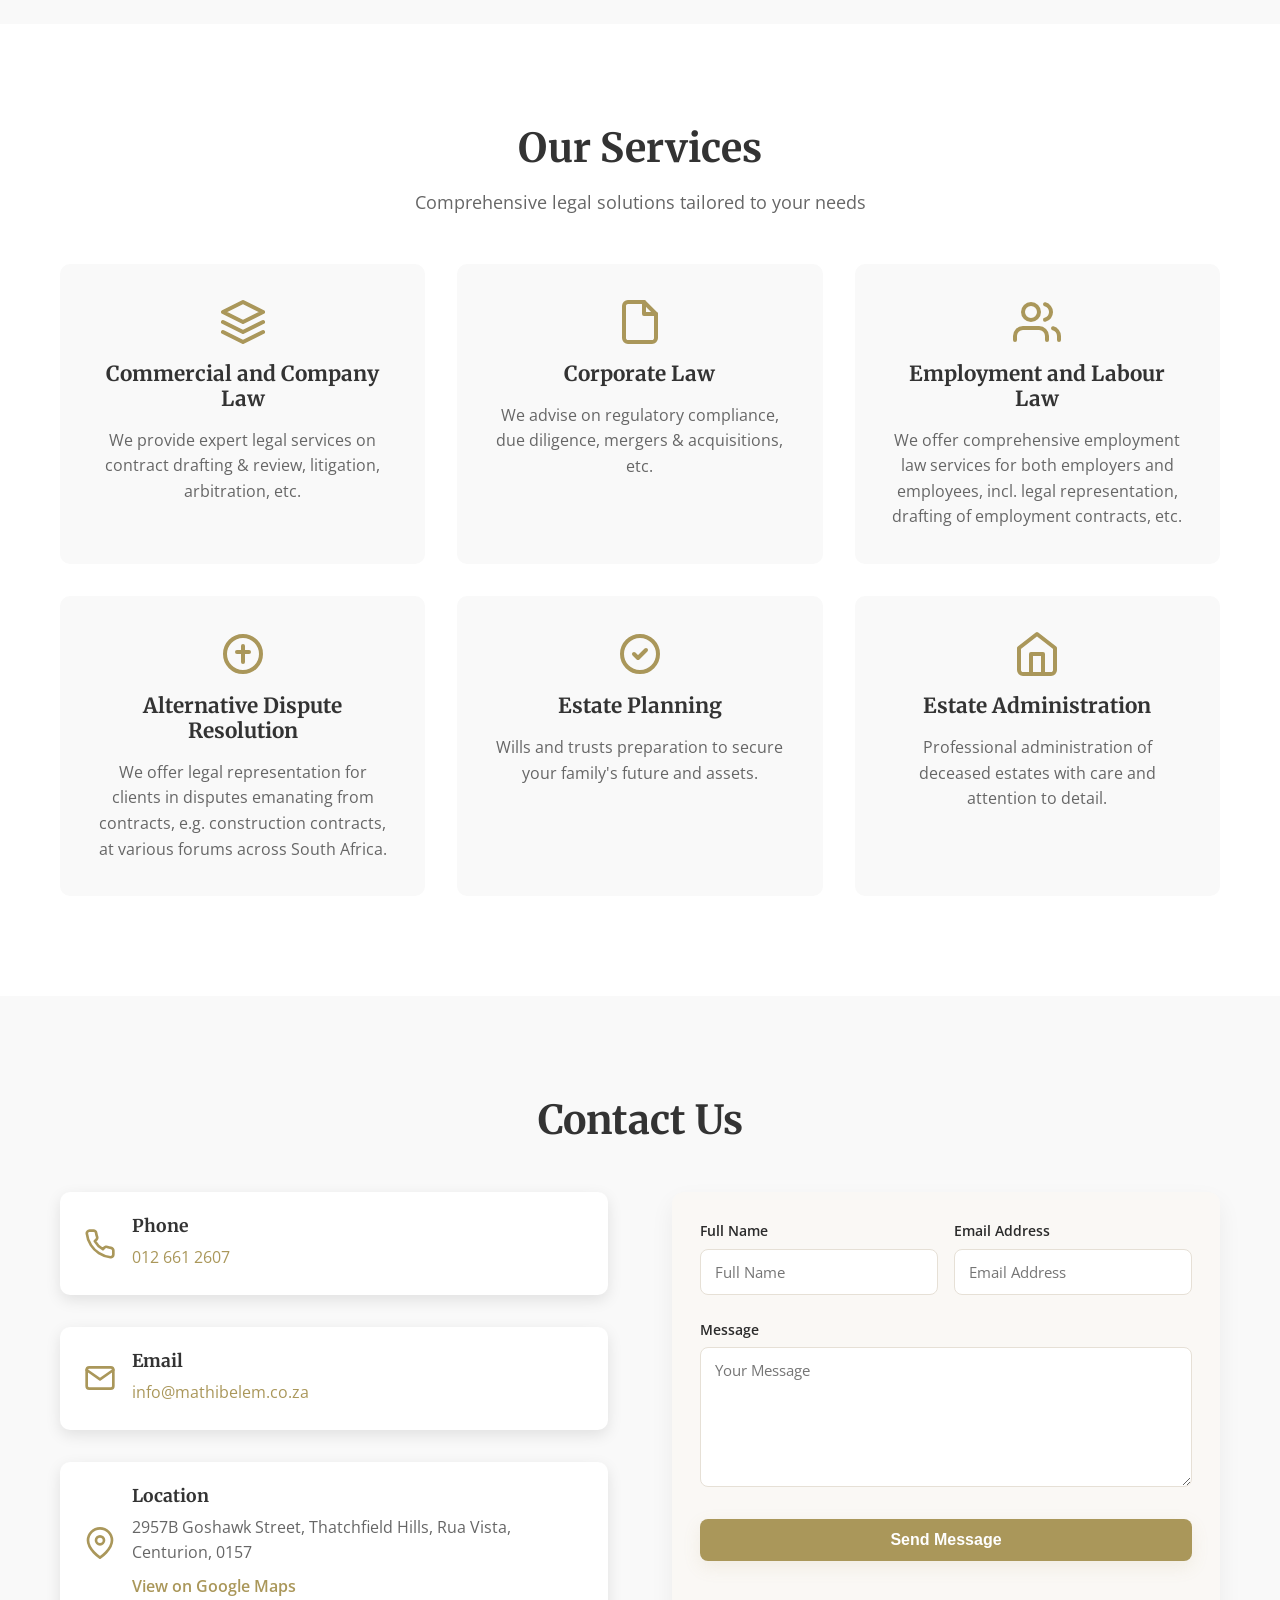
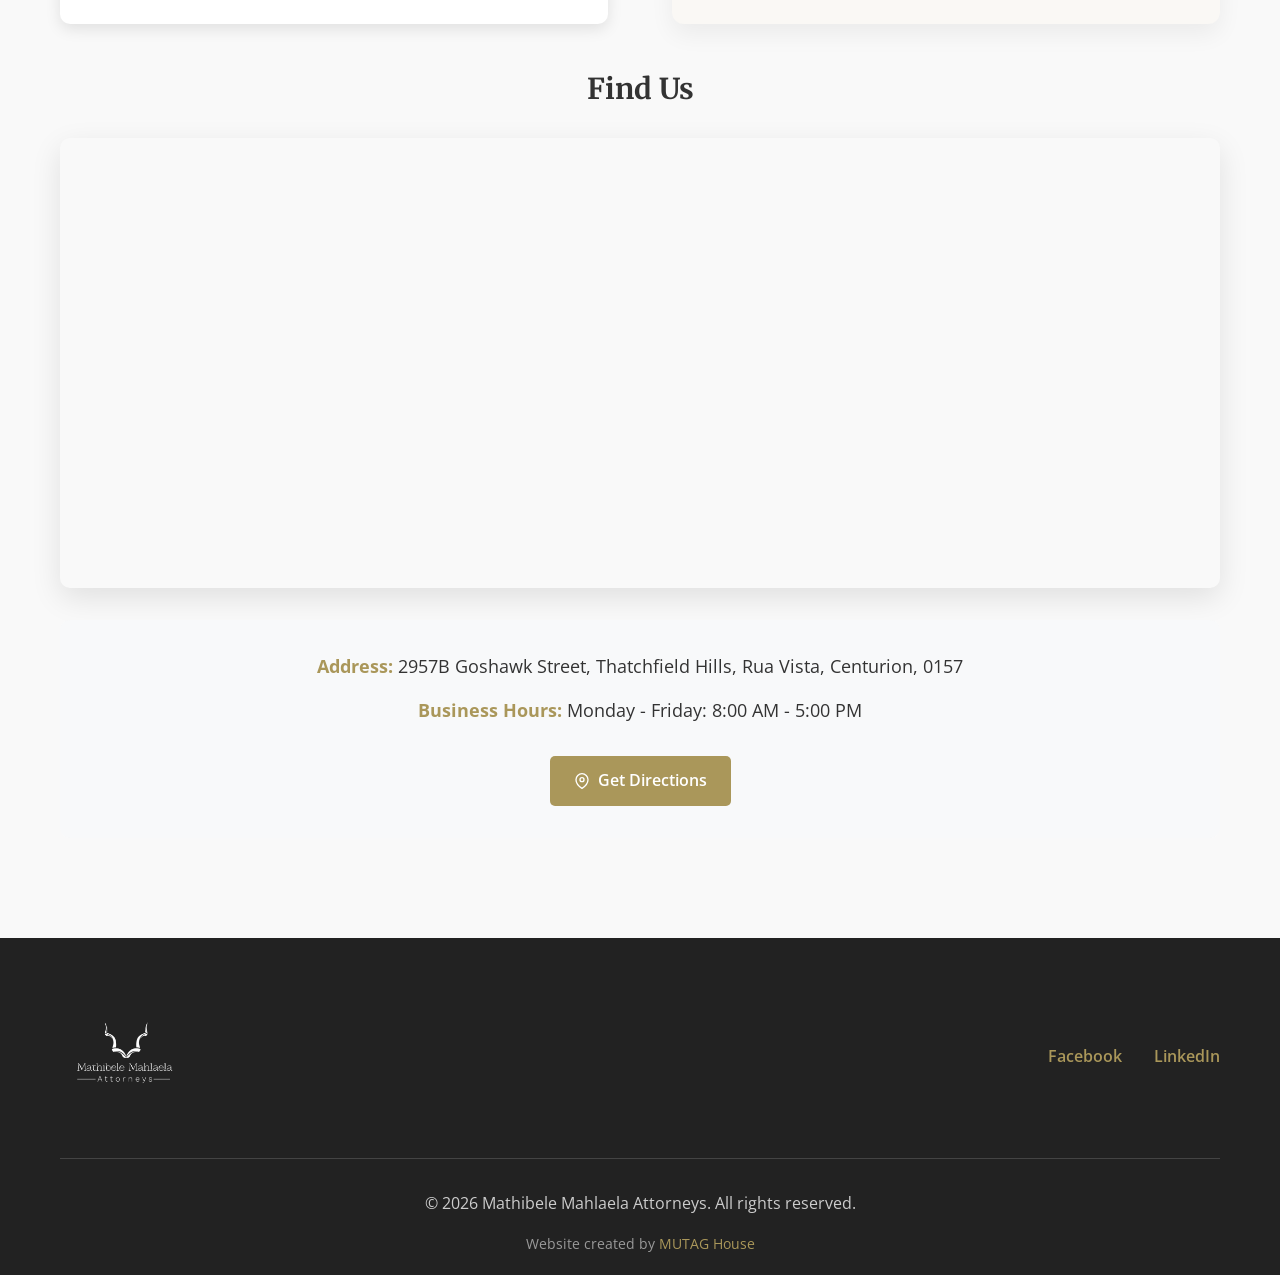
==== commit 350a694a: "Update website content" ====
--- a/index.html
+++ b/index.html
@@ -17,6 +17,65 @@
     <link rel="preconnect" href="https://fonts.gstatic.com" crossorigin>
     <link href="https://fonts.googleapis.com/css2?family=Merriweather:wght@300;400;700&family=Open+Sans:wght@300;400;600;700&display=swap" rel="stylesheet">
     <link rel="stylesheet" href="styles.css">
+    <!-- form styles to match site -->
+    <style>
+        /* Contact form — match site look */
+        .contact-form {
+            background: #faf8f5;
+            padding: 28px;
+            border-radius: 12px;
+            box-shadow: 0 10px 24px rgba(0,0,0,0.06);
+            font-family: 'Open Sans', sans-serif;
+        }
+        .contact-form .form-row {
+            display: flex;
+            gap: 16px;
+            margin-bottom: 14px;
+        }
+        .contact-form .col { flex: 1; min-width: 0; }
+        .contact-form label {
+            display:block;
+            font-weight:600;
+            margin-bottom:6px;
+            color:#2b2b2b;
+            font-size:14px;
+        }
+        .contact-form .form-control {
+            width:100%;
+            padding:12px 14px;
+            border:1px solid #e6e0d6;
+            border-radius:8px;
+            font-size:15px;
+            color:#222;
+            background:#fff;
+            outline:none;
+            transition:border-color .15s ease, box-shadow .15s ease;
+        }
+        .contact-form .form-control:focus {
+            border-color:#aa975a;
+            box-shadow:0 0 0 6px rgba(170,151,90,0.06);
+        }
+        .contact-form textarea.form-control { min-height:140px; resize:vertical; }
+        .contact-form .btn-primary {
+            background:#aa975a;
+            border-color:#aa975a;
+            color:#fff;
+            padding:12px 18px;
+            border-radius:8px;
+            font-weight:700;
+            width:100%;
+            cursor:pointer;
+            box-shadow:0 6px 18px rgba(170,149,90,0.12);
+        }
+        #form-message {
+            padding:12px 14px;
+            border-radius:8px;
+            font-size:14px;
+        }
+        @media (max-width:720px) {
+            .contact-form .form-row { flex-direction:column; }
+        }
+    </style>
     
     <!-- Structured Data for SEO -->
     <script type="application/ld+json">
@@ -235,27 +294,30 @@
                     </div>
                 </div>
                 <div class="contact-form">
-                    <!-- replaced contact form start -->
-                    <form id="contact-form" action="https://formsubmit.co/079080dc1eb622913dd0fd0fec2b5a47" method="POST">
+                    <!-- contact form (styled) -->
+                    <form id="contact-form" action="https://formsubmit.co/079080dc1eb622913dd0fd0fec2b5a47" method="POST" novalidate>
                         <!-- Prevent captcha -->
                         <input type="hidden" name="_captcha" value="false">
 
                         <div class="form-group">
                             <div class="form-row">
                                 <div class="col">
-                                    <input type="text" name="name" class="form-control" placeholder="Full Name" required>
+                                    <label for="name">Full Name</label>
+                                    <input type="text" id="name" name="name" class="form-control" placeholder="Full Name" required>
                                 </div>
                                 <div class="col">
-                                    <input type="email" name="email" class="form-control" placeholder="Email Address" required>
+                                    <label for="email">Email Address</label>
+                                    <input type="email" id="email" name="email" class="form-control" placeholder="Email Address" required>
                                 </div>
                             </div>
                         </div>
 
                         <div class="form-group">
-                            <textarea placeholder="Your Message" class="form-control" name="message" rows="10" required></textarea>
-                        </div>
-
-                        <button type="submit" class="btn btn-lg btn-dark btn-block">Submit Form</button>
+                            <label for="message">Message</label>
+                            <textarea id="message" name="message" class="form-control" placeholder="Your Message" required></textarea>
+                        </div>
+
+                        <button type="submit" class="btn btn-primary">Send Message</button>
                     </form>
 
                     <!-- Success/Error Messages -->
@@ -267,7 +329,13 @@
                             const messageBox = document.getElementById("form-message");
 
                             form.addEventListener("submit", async function(event) {
-                                event.preventDefault(); // Stop default redirect
+                                event.preventDefault(); // Prevent default redirect
+
+                                // basic client-side validation
+                                if (!form.checkValidity()) {
+                                    form.reportValidity();
+                                    return;
+                                }
 
                                 const formData = new FormData(form);
 
@@ -280,24 +348,25 @@
                                     if (response.ok) {
                                         messageBox.style.display = "block";
                                         messageBox.style.color = "green";
+                                        messageBox.style.border = "1px solid rgba(34,178,34,0.08)";
                                         messageBox.innerHTML = "✅ Thank you! Your message has been sent.";
                                         form.reset();
 
                                         setTimeout(() => {
                                             messageBox.style.display = "none";
-                                        }, 10000); // hide after 10s
+                                        }, 10000);
                                     } else {
                                         throw new Error("Form submission failed.");
                                     }
                                 } catch (error) {
                                     messageBox.style.display = "block";
                                     messageBox.style.color = "red";
+                                    messageBox.style.border = "1px solid rgba(255,0,0,0.08)";
                                     messageBox.innerHTML = '⚠️ Oops! Something went wrong. Please try again or email us at <a href="mailto:info@mathibelem.co.za">info@mathibelem.co.za</a>';
                                 }
                             });
                         })();
                     </script>
-                    <!-- replaced contact form end -->
                 </div>
             </div>
             
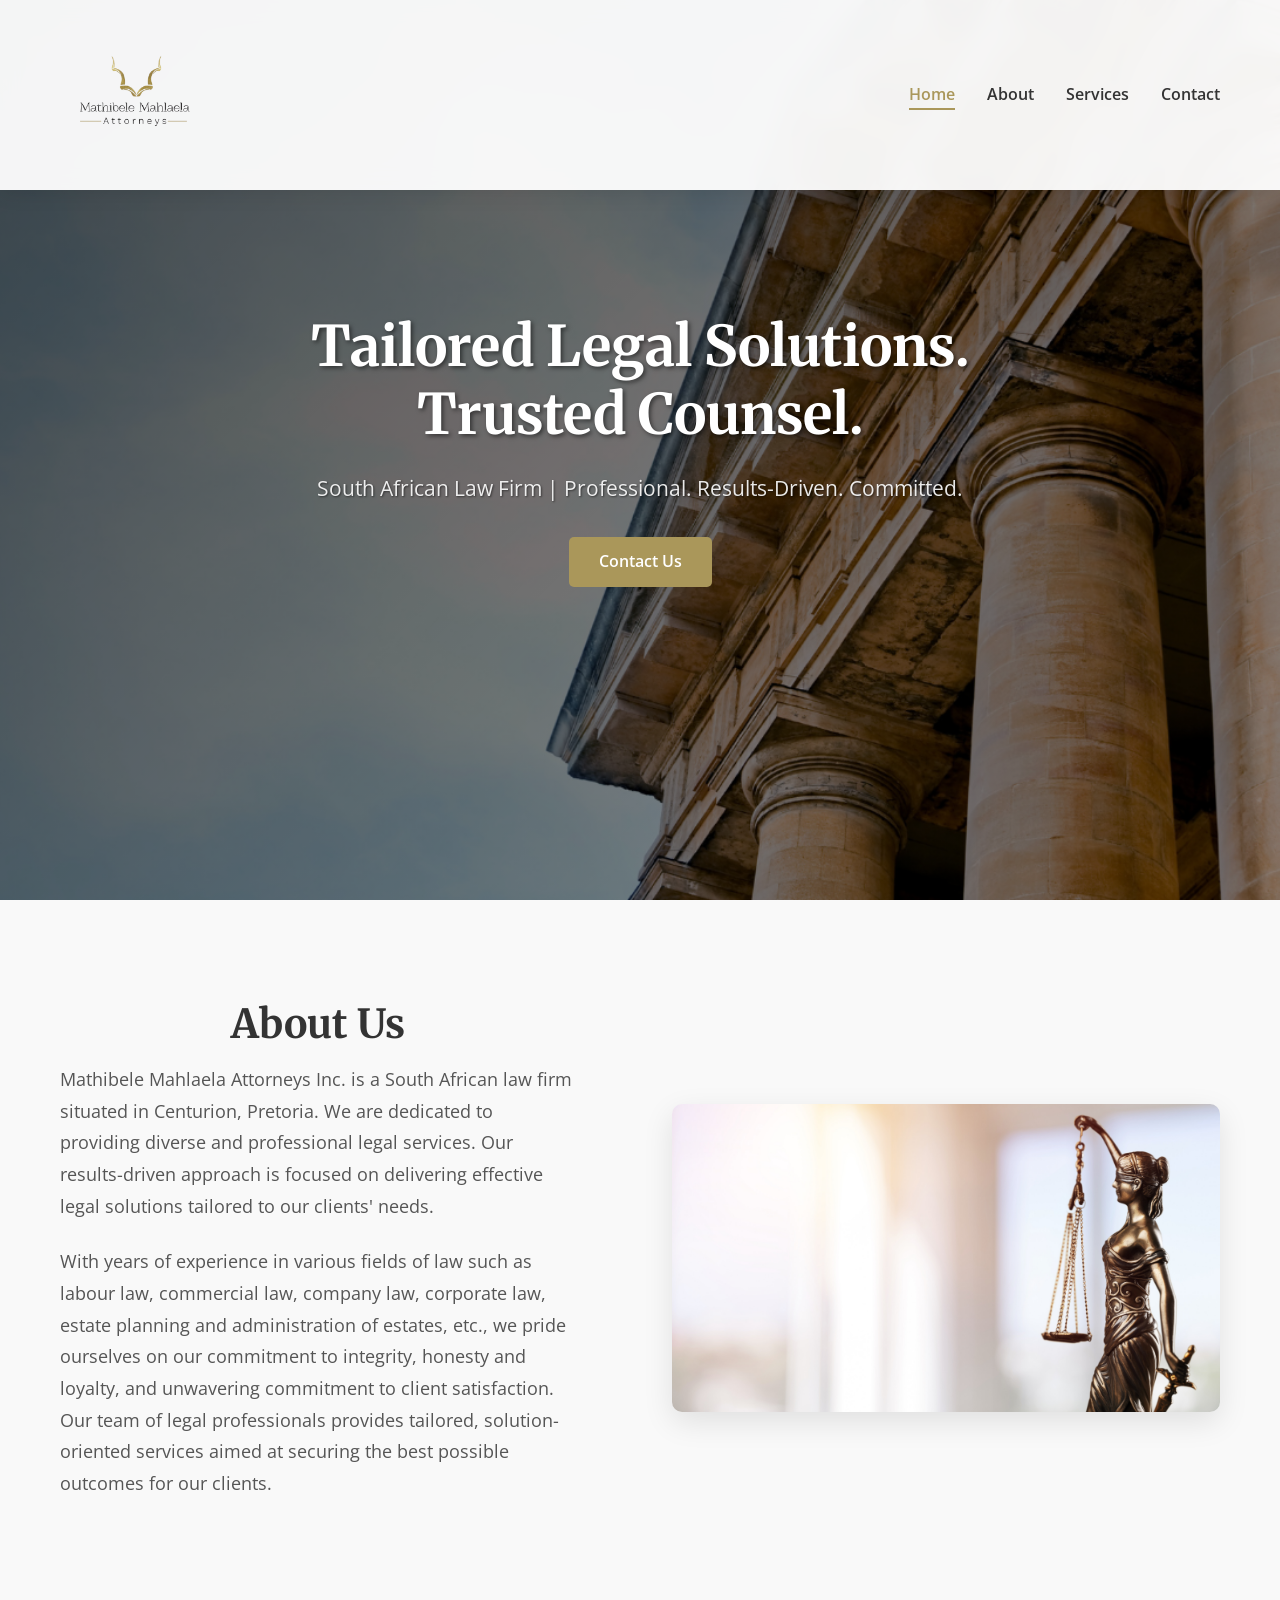
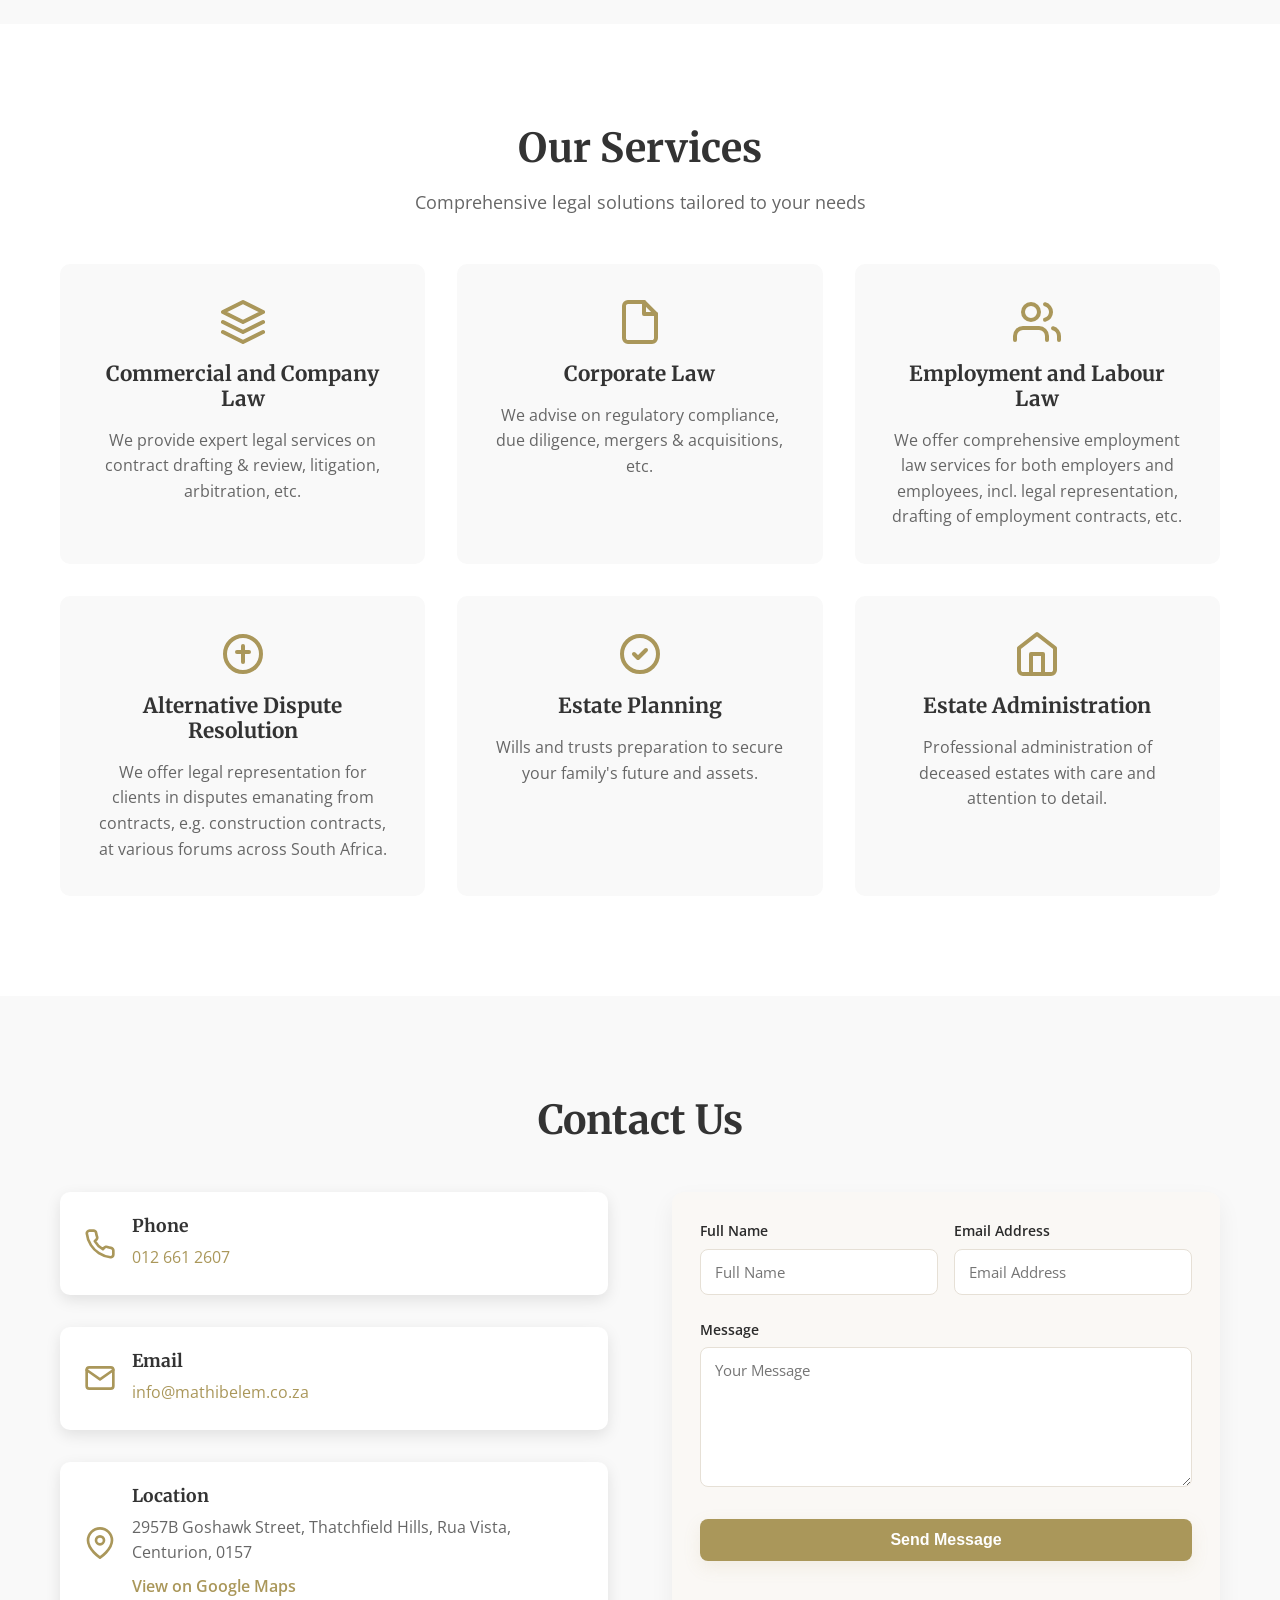
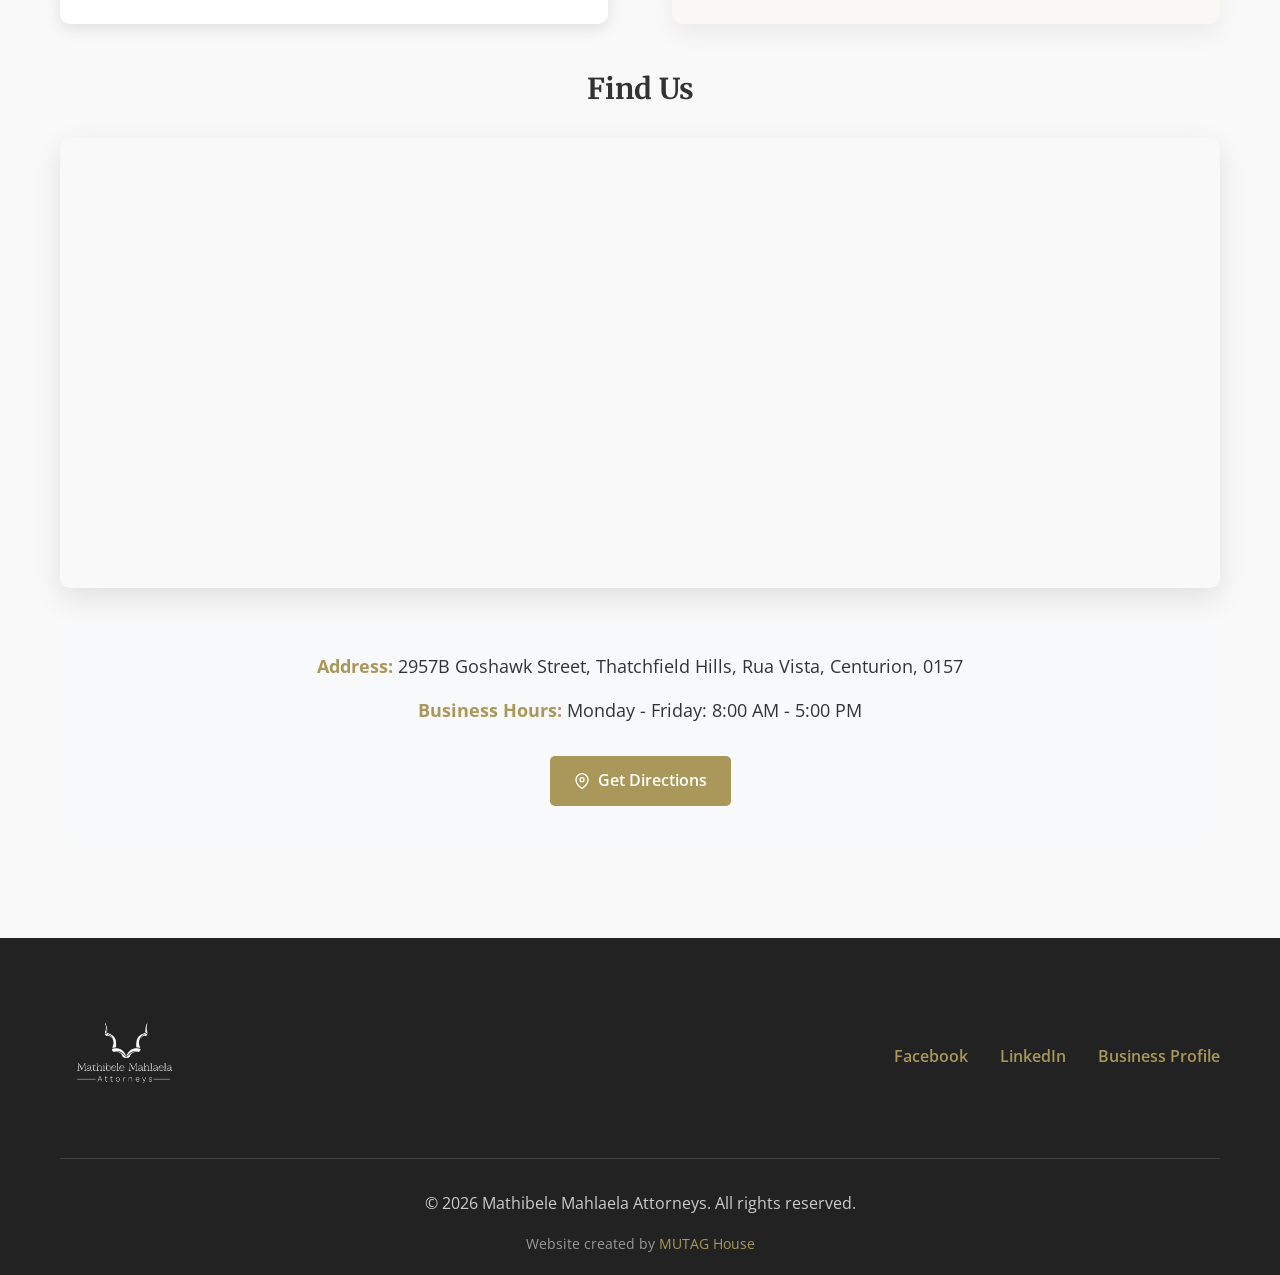
==== commit 1f464c0d: "Add a typeset business profile for the firm Prepare a print-ready capability statement in the site's" ====
--- a/index.html
+++ b/index.html
@@ -415,6 +415,9 @@
                     <a href="https://www.linkedin.com/company/mathibele-mahlaela-attorneys/posts/?feedView=all" target="_blank" rel="noopener noreferrer" class="social-link">
                         <span>LinkedIn</span>
                     </a>
+                    <a href="business-profile.html" class="social-link">
+                        <span>Business Profile</span>
+                    </a>
                 </div>
             </div>
             <div class="footer-bottom">
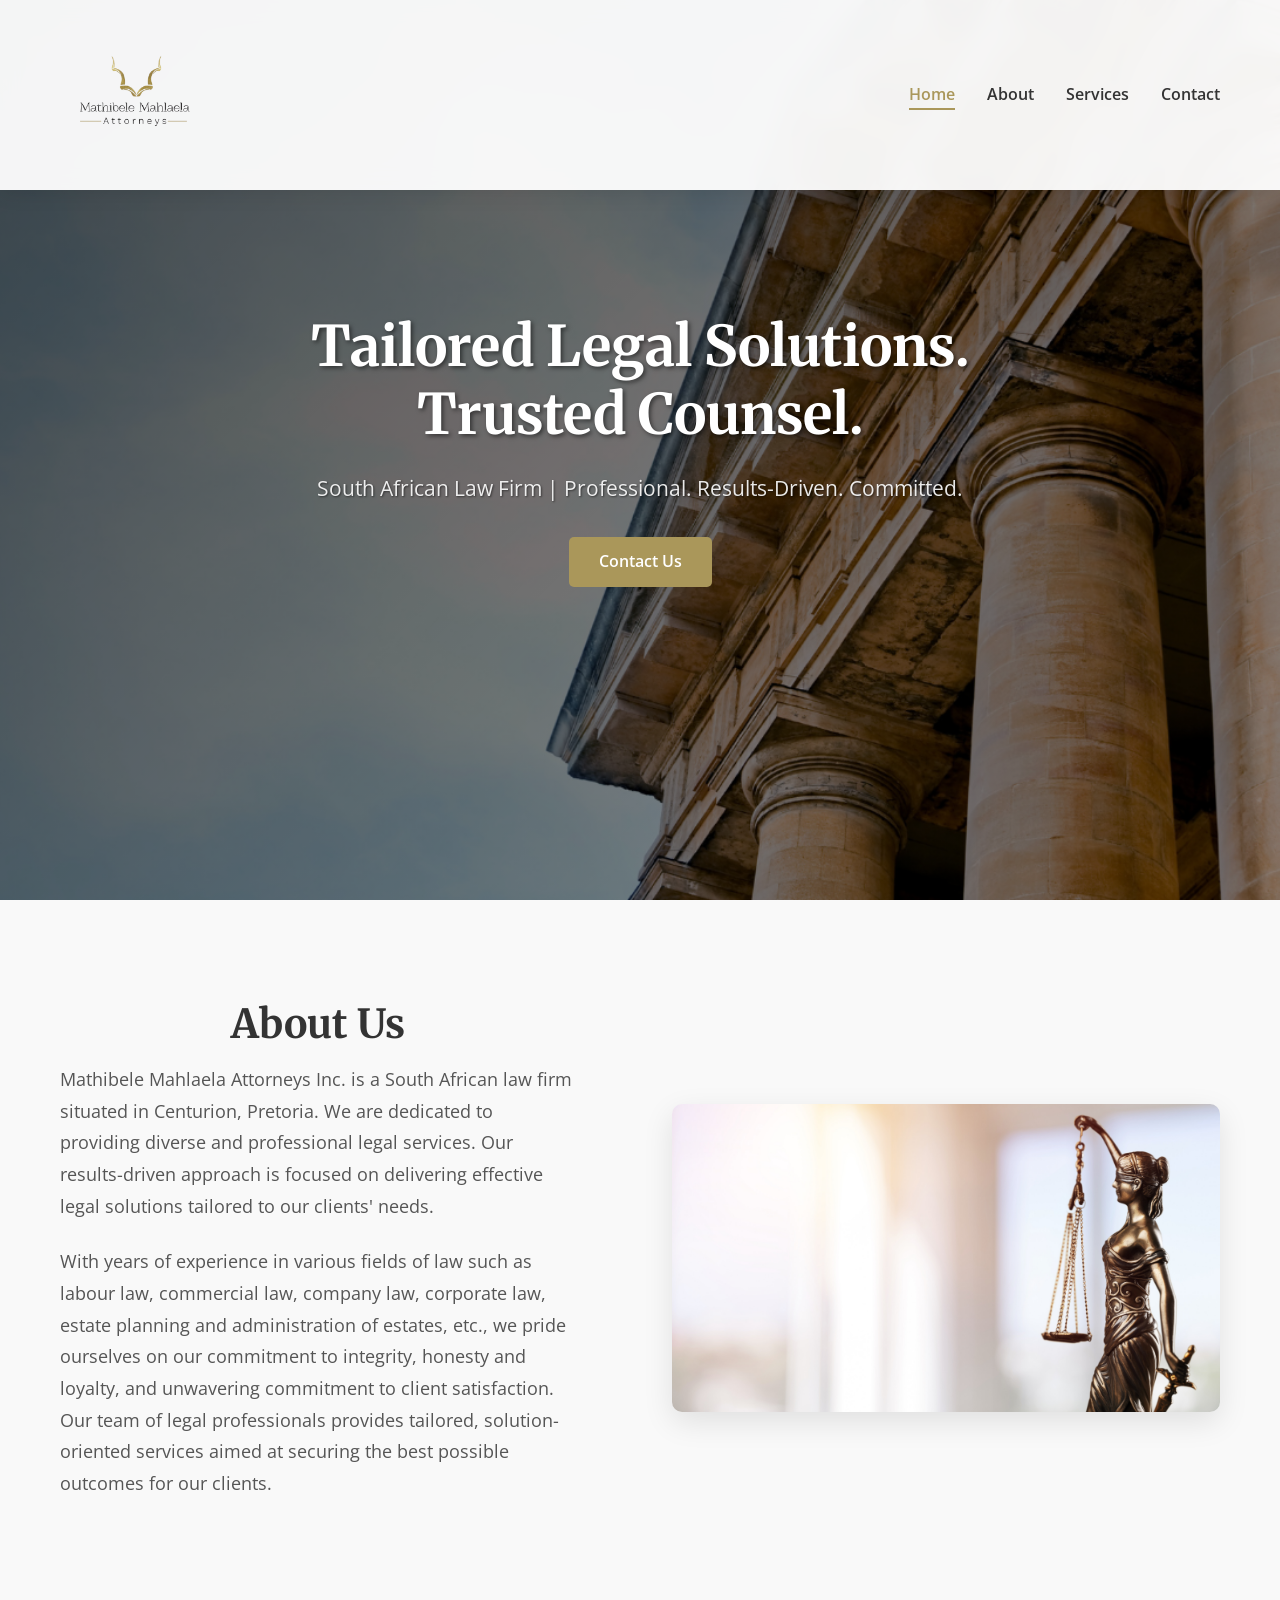
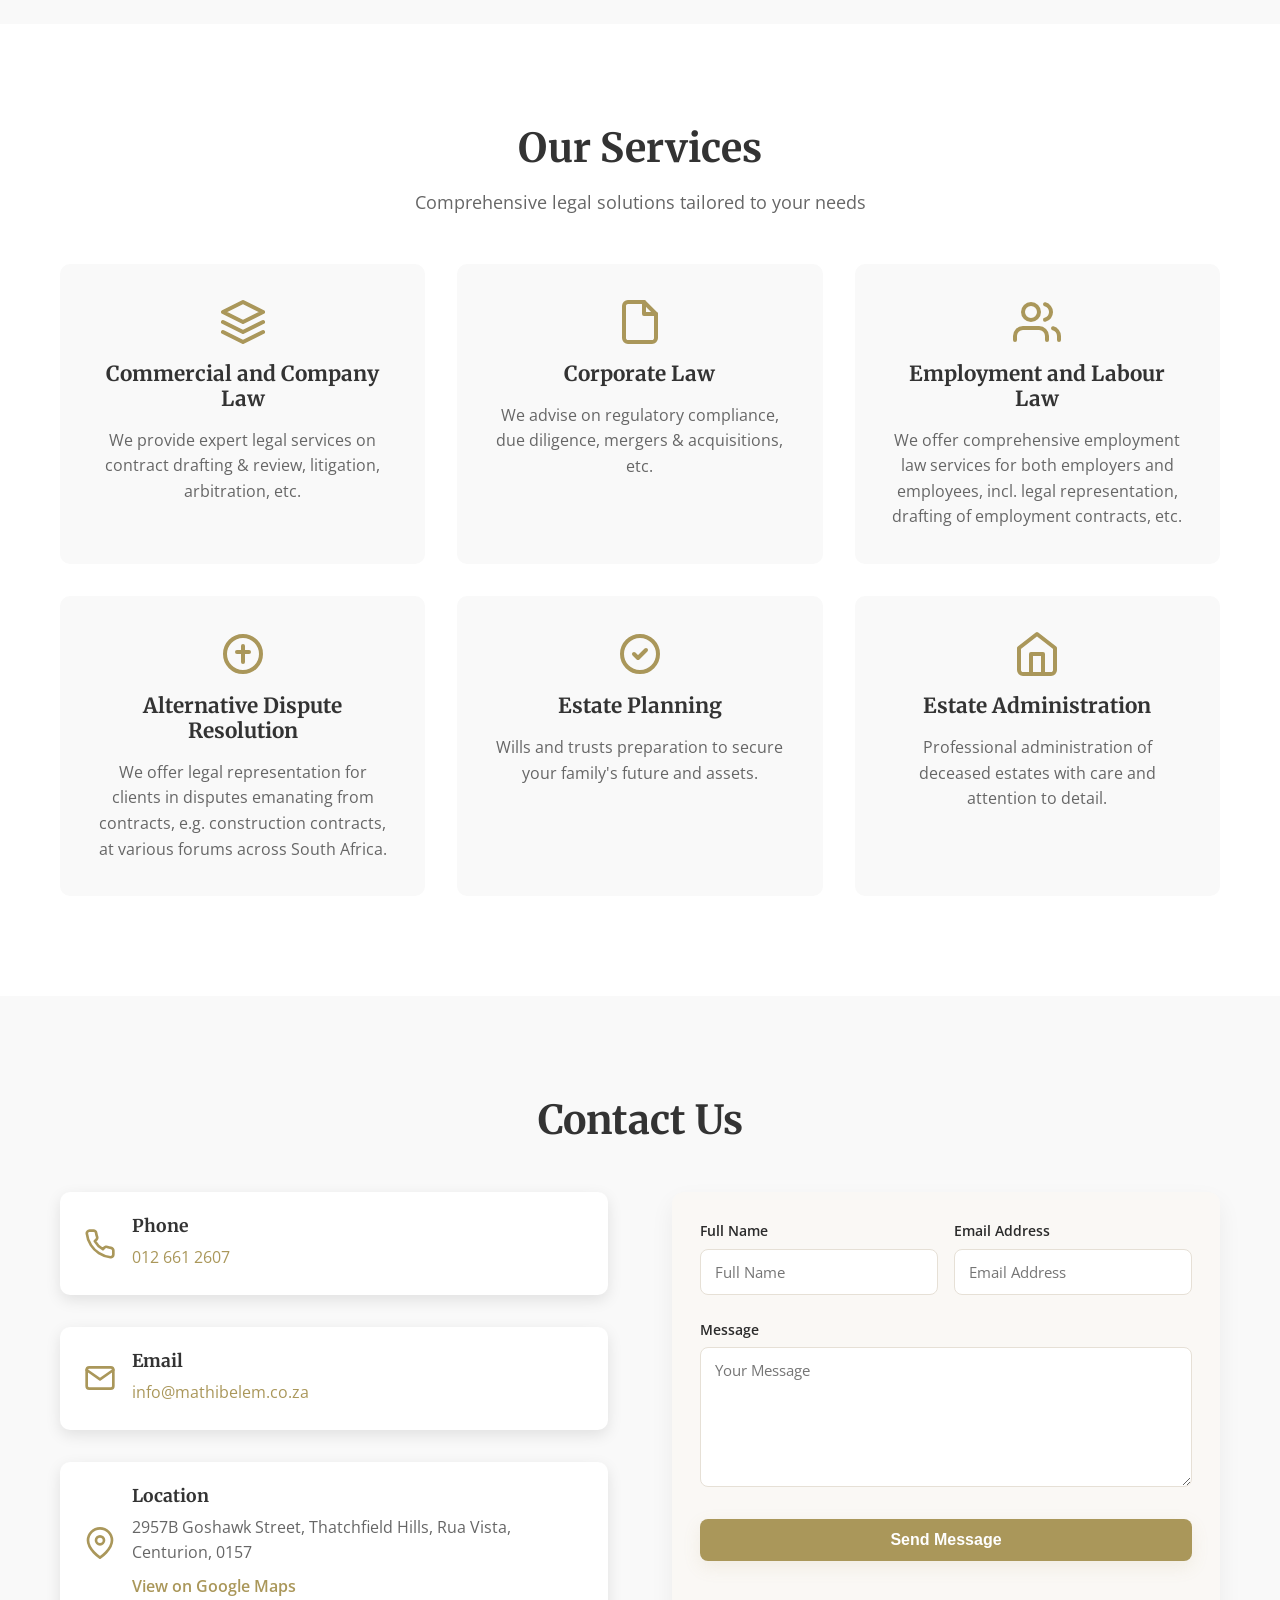
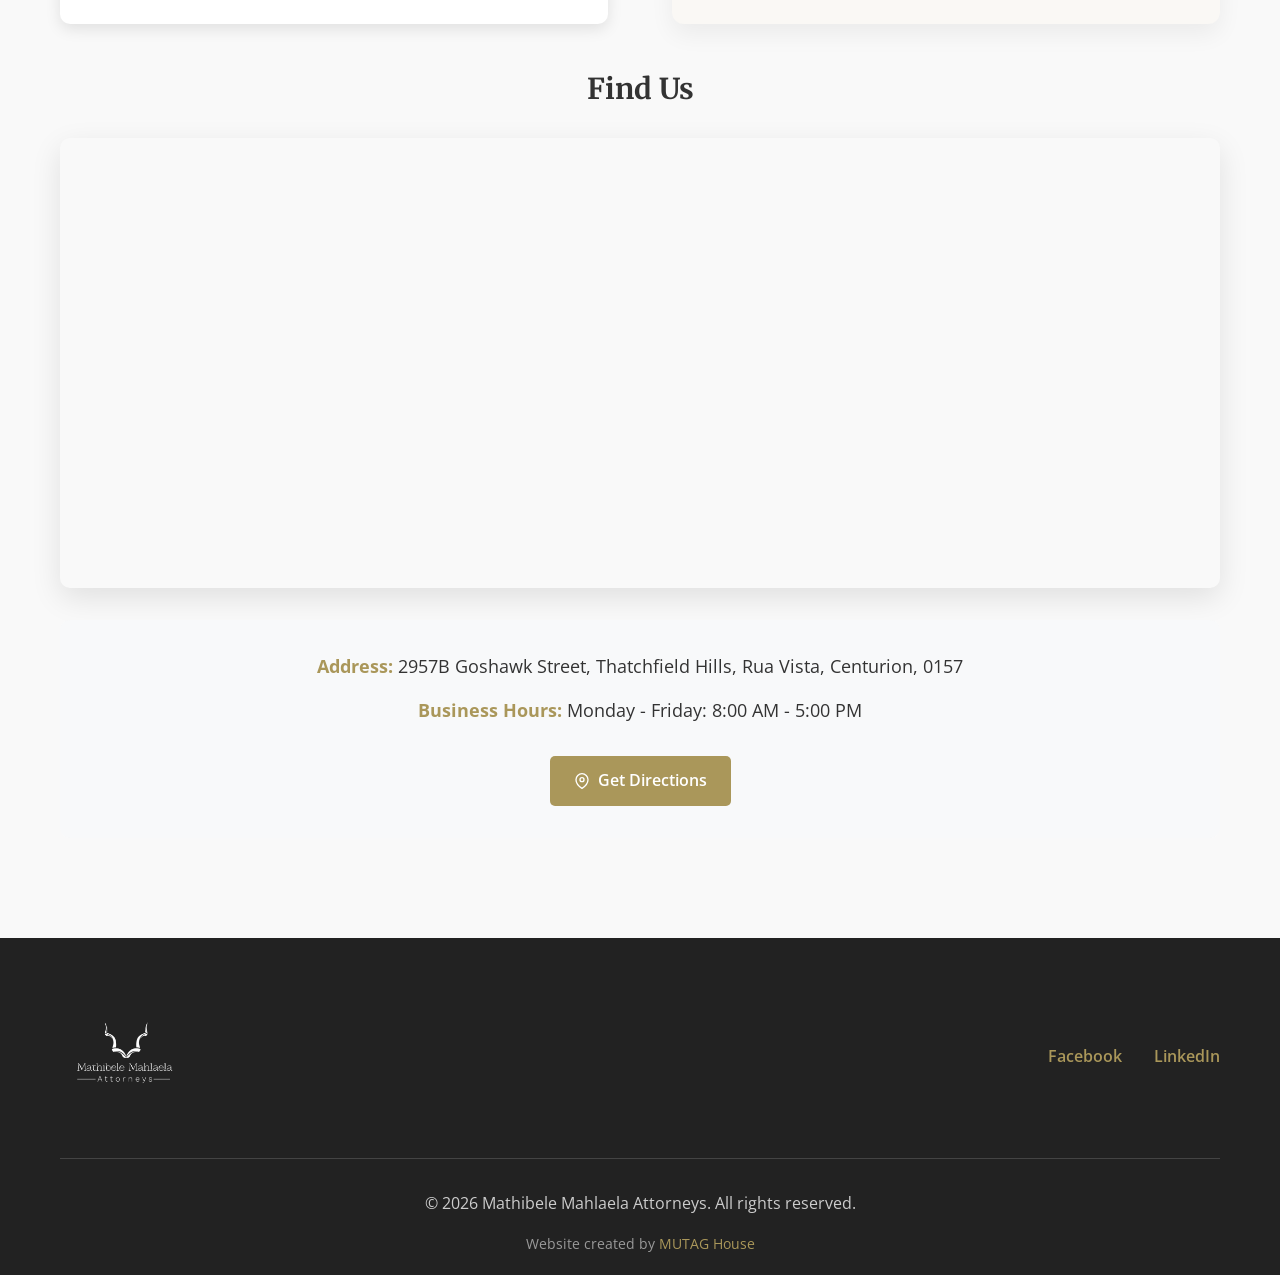
==== commit 40021e0a: "Replace the web page with a PDF in its own folder Keep the business profile out of the website. The " ====
--- a/index.html
+++ b/index.html
@@ -415,9 +415,6 @@
                     <a href="https://www.linkedin.com/company/mathibele-mahlaela-attorneys/posts/?feedView=all" target="_blank" rel="noopener noreferrer" class="social-link">
                         <span>LinkedIn</span>
                     </a>
-                    <a href="business-profile.html" class="social-link">
-                        <span>Business Profile</span>
-                    </a>
                 </div>
             </div>
             <div class="footer-bottom">
